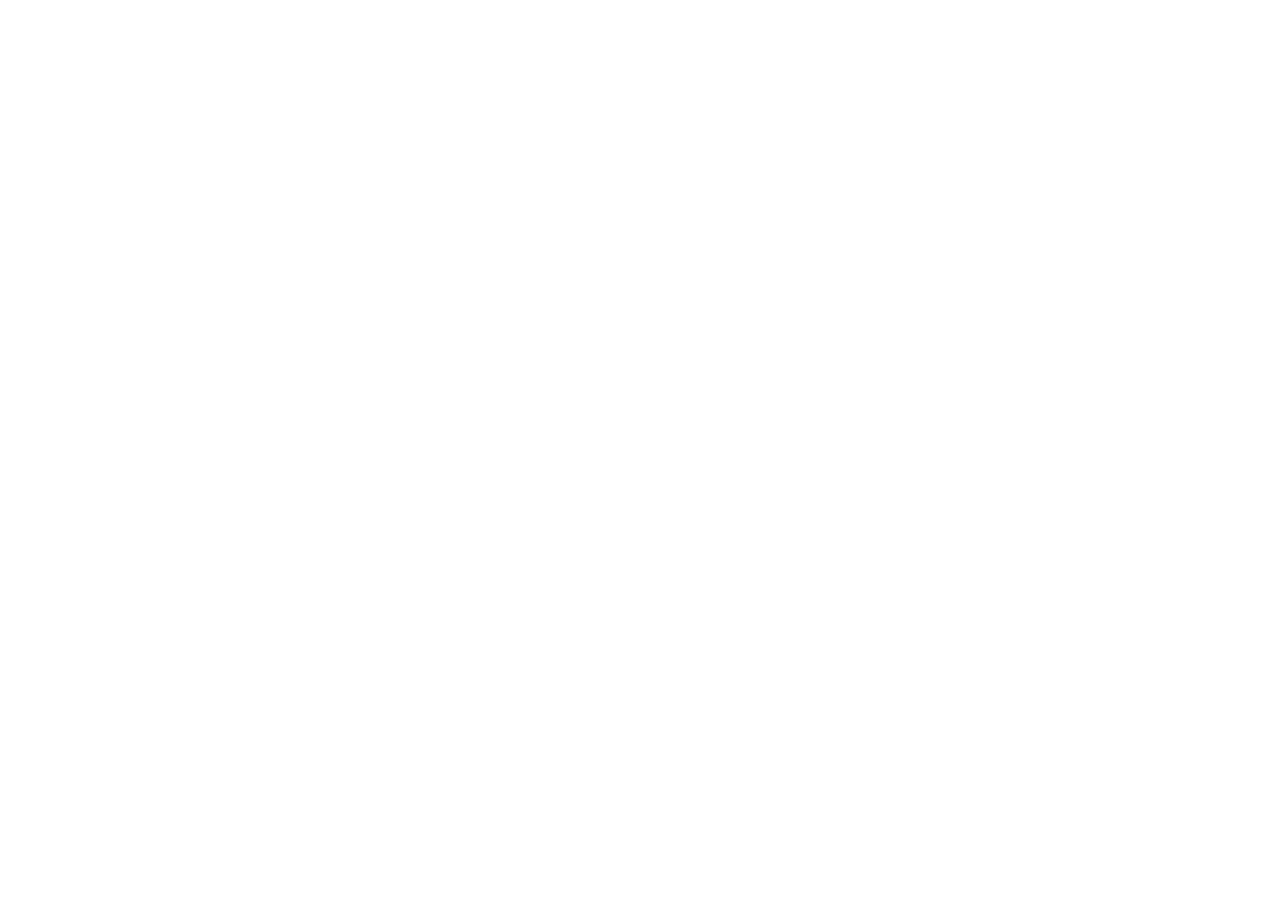
==== index.html @ 251b55ea "index" ====
<!DOCTYPE html>
<html lang="cs">
<head>
    <meta charset="UTF-8">
    <meta http-equiv="X-UA-Compatible" content="IE=edge">
    <meta name="viewport" content="width=device-width, initial-scale=1.0">
    <title>Document</title>
</head>
<body>
    
</body>
</html>
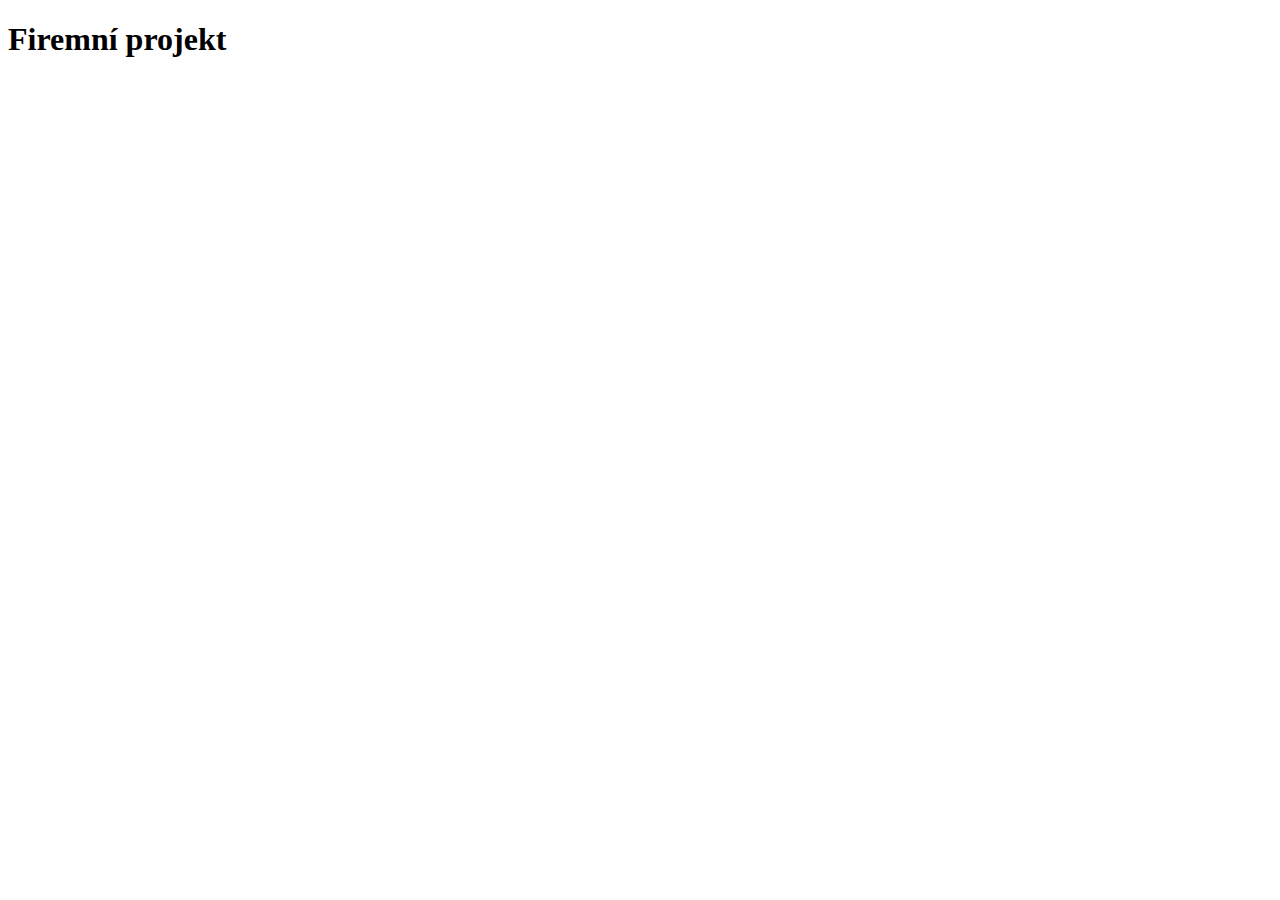
==== commit 93a94bf6: "web" ====
--- a/index.html
+++ b/index.html
@@ -4,9 +4,9 @@
     <meta charset="UTF-8">
     <meta http-equiv="X-UA-Compatible" content="IE=edge">
     <meta name="viewport" content="width=device-width, initial-scale=1.0">
-    <title>Document</title>
+    <title>Firemní projekt</title>
 </head>
 <body>
-    
+    <h1>Firemní projekt</h1>
 </body>
 </html>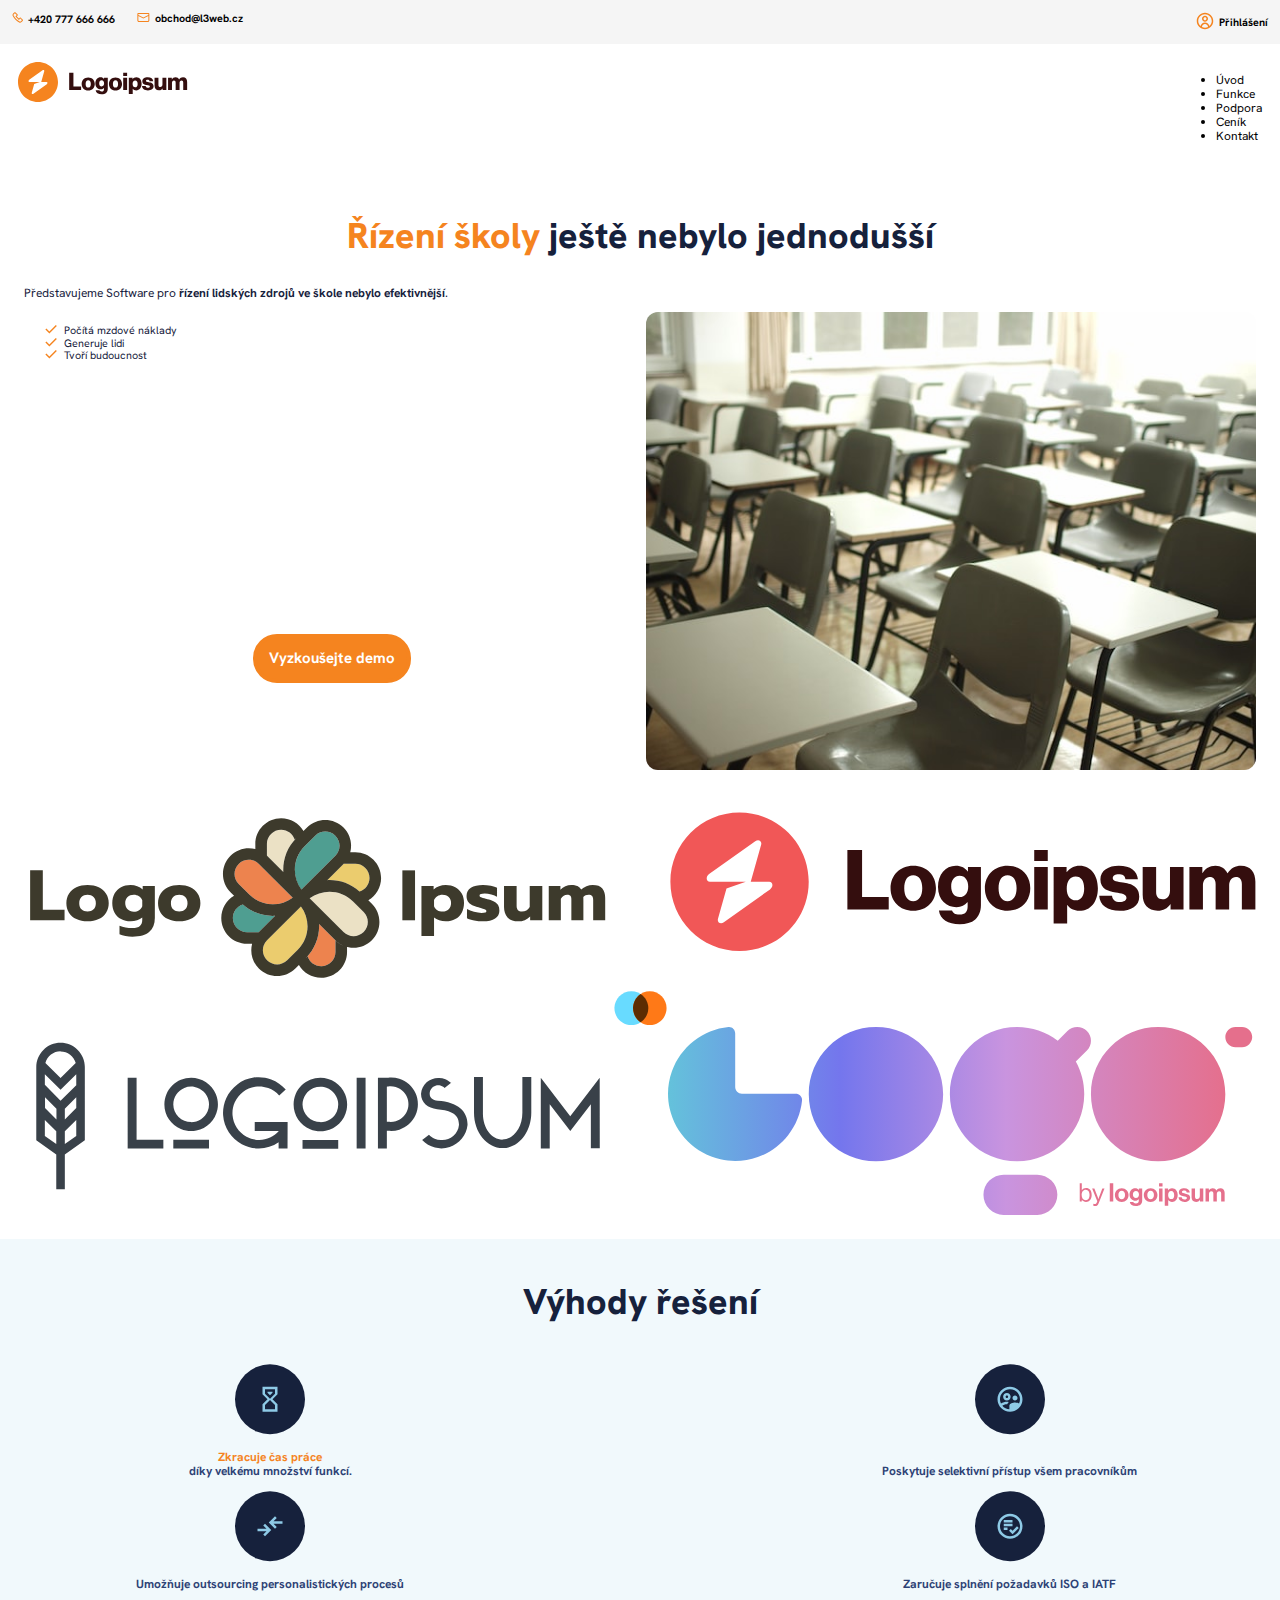
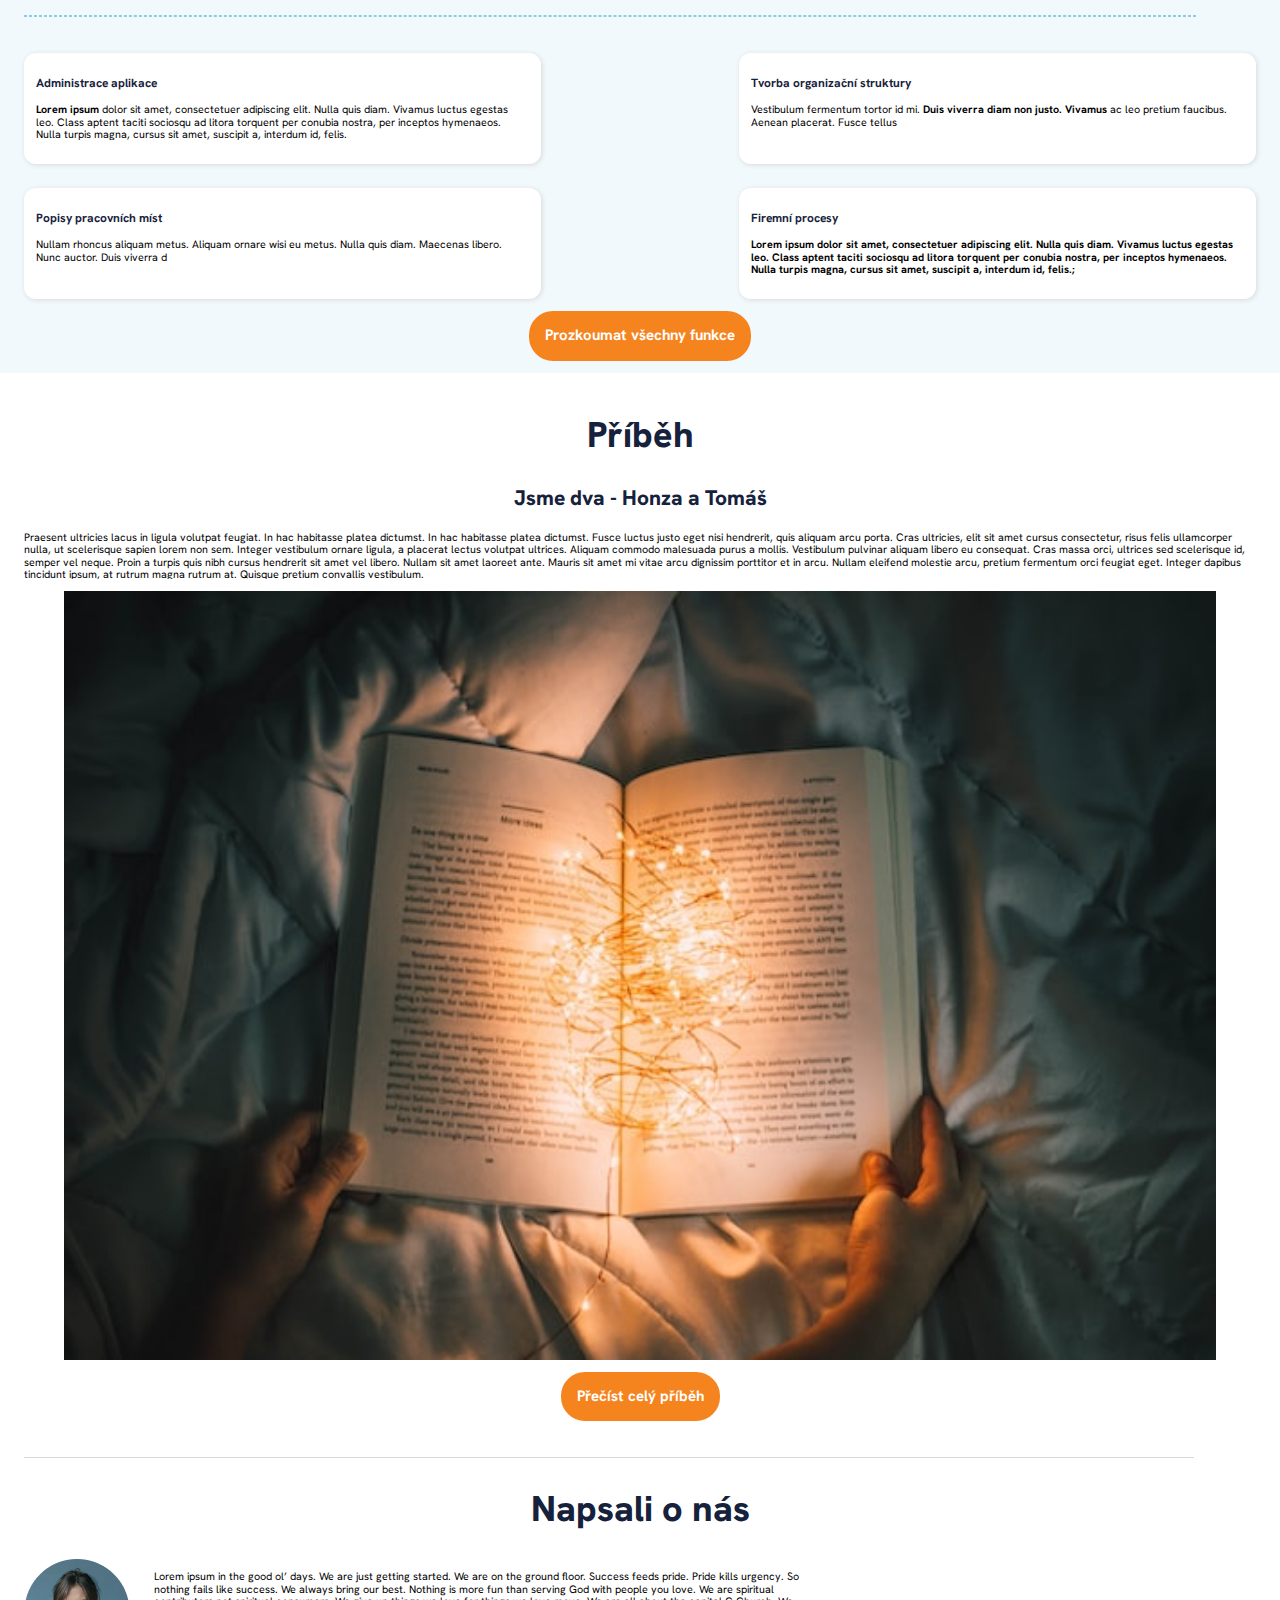
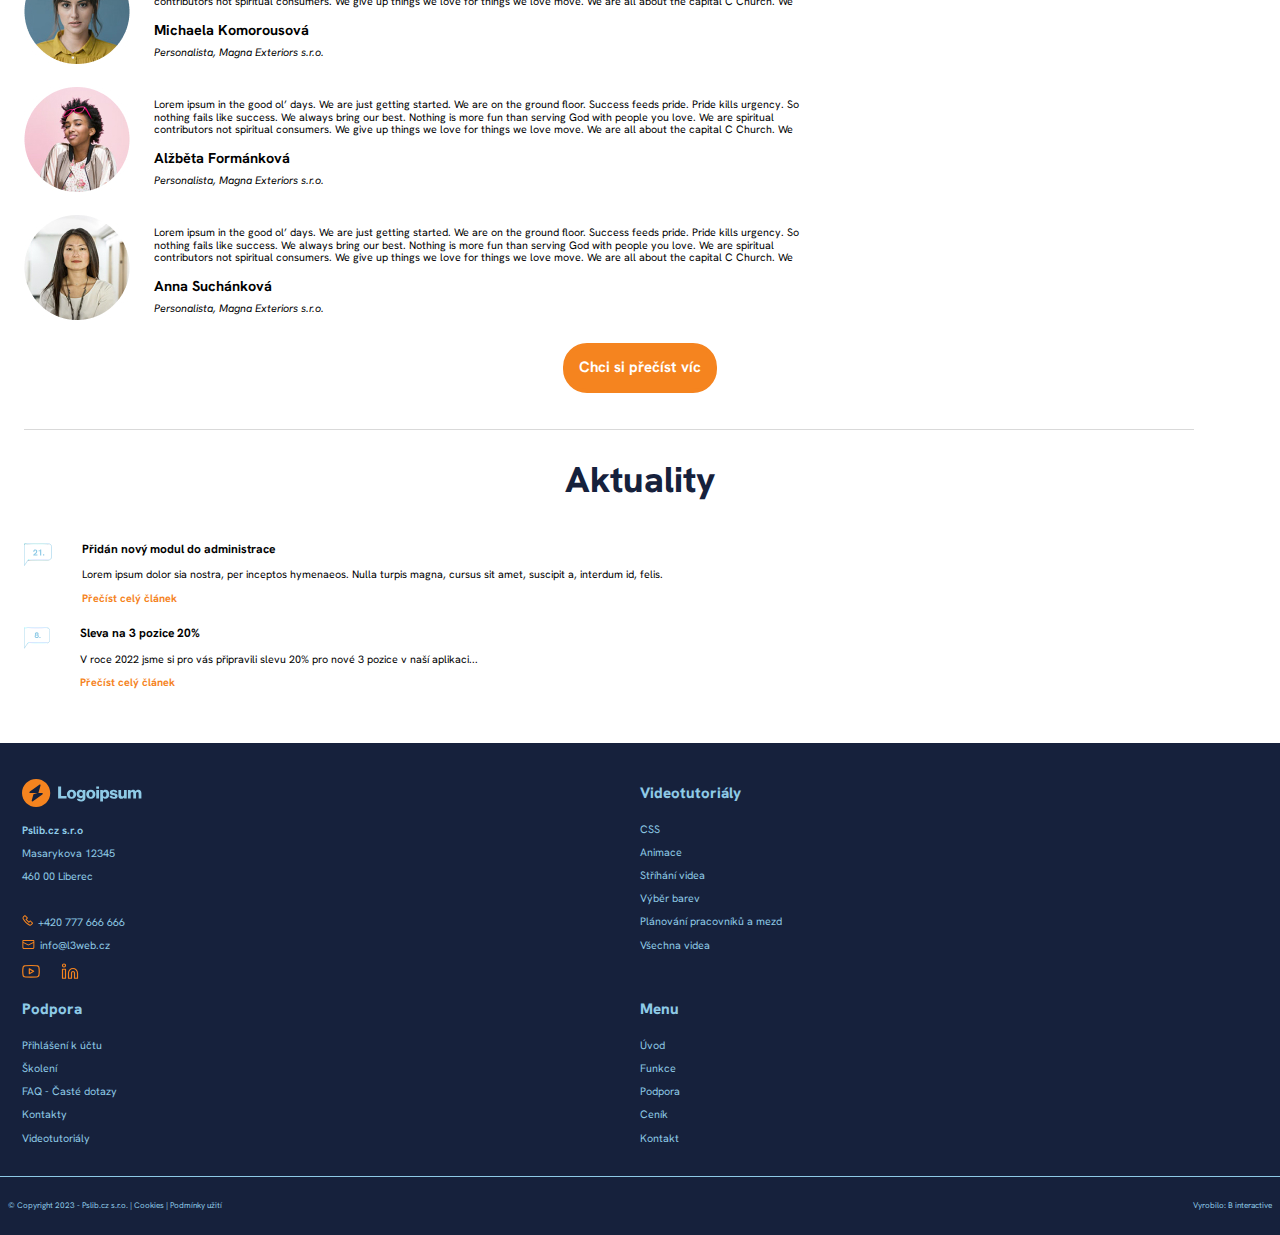
==== commit 1e0c0223: "homepage-mobil" ====
--- a/index.html
+++ b/index.html
@@ -4,9 +4,256 @@
     <meta charset="UTF-8">
     <meta http-equiv="X-UA-Compatible" content="IE=edge">
     <meta name="viewport" content="width=device-width, initial-scale=1.0">
-    <title>Firemní projekt</title>
+    <link rel="stylesheet" href="css/normalize.css">
+    <link rel="stylesheet" href="css/font.css">
+    <link rel="stylesheet" href="css/main.css">
+    <title>Logoipsum | Homepage</title>
 </head>
 <body>
-    <h1>Firemní projekt</h1>
+    <header class="header">
+        <div class="header__kontakt">
+            <address class="header__kontakt__address">
+                <div class="header__kontakt--phone phone smalltext bold"><a href="tel:+420 777 666 666">+420 777 666 666</a></div>
+                <div class="header__kontakt--mail mail smalltext bold"><a href="mailto:obchod@l3web.cz">obchod@l3web.cz</a></div>
+            </address>
+            <div class="header__kontakt--login">
+                <p class="login smalltext bold"><a href="">Přihlášení</a></p>
+            </div>
+        </div>
+        <h1 class="logo--hidden">Logoipsum</h1>
+        <div class="header__box">
+            <div class="logo--img header__logo--img">
+                <a href="index.html">
+                    <img src="ico/logo-default.svg" alt="Logoipsum">
+                </a>
+            </div >
+            <nav class="header__menu">
+                <ul>
+                    <li><a href="index.html">Úvod</a></li>
+                    <li><a href="funkce.html">Funkce</a></li>
+                    <li><a href="">Podpora</a></li>
+                    <li><a href="">Ceník</a></li>
+                    <li><a href="">Kontakt</a></li>
+                </ul>
+            </nav>
+        </div> 
+        <p class="button header__button"><a href="">Zkušební verze</a></p>
+    </header>
+    <main class="main">
+        <section class="section skola">
+            <header class="section__header">
+                <h2><span class="orange">Řízení školy</span> ještě nebylo jednodušší</h2>
+            </header>
+                <p class="navy">Představujeme Software pro <span class="bold">řízení lidských zdrojů ve škole nebylo efektivnější</span>.</p>
+                <div class="skola__grid">
+                    <ul class="skola__list">
+                        <li class="smalltext navy">Počítá mzdové náklady</li>
+                        <li class="smalltext navy">Generuje lidi</li>
+                        <li class="smalltext navy">Tvoří budoucnost</li>
+                    </ul>
+                    <p class="button skola__button"><a href="">Vyzkoušejte demo</a></p>
+                    <figure class="figure skola__figure">
+                        <img src="img/school-small.jpg" alt="Prázdná školní třída">
+                        <figcaption>Prázdná školní třída</figcaption>
+                    </figure>
+                </div>
+        </section>
+        <div class="sponsors">
+            <figure class="figure sponsors__logo--one">
+                <img src="ico/sponsor1.svg" alt="Logo prvního sponzora">
+            </figure >
+            <figure class="figure sponsors__logo--two">
+                <img src="ico/sponsor2.svg" alt="Logo druhého sponzora">
+            </figure>
+            <figure class="figure sponsors__logo--three">
+                <img src="ico/sponsor3.svg" alt="Logo třetího sponzora">
+            </figure>
+            <figure class="figure sponsors__logo--four">
+                <img src="ico/sponsor4.svg" alt="Logo čtvrtého sponzora">
+            </figure>
+            <figure class="figure sponsors__logo--five">
+                <img src="ico/sponsor5.svg" alt="Logo pátého sponzora">
+            </figure>
+        </div>
+        <section class="section vyhody">
+            <header class="section__header">
+                <h2>Výhody řešení </h2>
+            </header>
+                <div class="vyhody__icons">
+                    <p class="vyhody__icons--time bold blue"><span class="orange">Zkracuje čas práce</span> díky velkému množství funkcí.</p>
+                    <p class="vyhody__icons--people bold blue">Poskytuje selektivní přístup všem pracovníkům</p>
+                    <p class="vyhody__icons--arrows bold blue">Umožňuje outsourcing personalistických procesů</p>
+                    <p class="vyhody__icons--note bold blue">Zaručuje splnění požadavků ISO a IATF</p>
+                </div>
+                <div class="vyhody__slider">
+                    <a href="funkce.html" class="vyhody__slider__item">
+                        <header class="vyhody__slider__item__header navy">
+                            <p class="bold">Administrace aplikace</p>
+                        </header>
+                        <p class="smalltext"><span class="bold">Lorem ipsum</span> dolor sit amet, consectetuer adipiscing elit. Nulla quis diam. Vivamus luctus egestas leo. Class aptent taciti sociosqu ad litora torquent per conubia nostra, per inceptos hymenaeos. Nulla turpis magna, cursus sit amet, suscipit a, interdum id, felis.</p>
+                    </a>
+                    <a href="funkce.html" class="vyhody__slider__item">
+                        <header class="vyhody__slider__item__header navy">
+                            <p class="bold">Tvorba organizační struktury</p>
+                        </header>
+                        <p class="smalltext">Vestibulum fermentum tortor id mi. <span class="bold">Duis viverra diam non justo. Vivamus</span> ac leo pretium faucibus. Aenean placerat. Fusce tellus</p>
+                    </a>
+                    <a href="funkce.html" class="vyhody__slider__item">
+                        <header class="vyhody__slider__item__header navy">
+                            <p class="bold">Popisy pracovních míst</p>
+                        </header>
+                        <p class="smalltext">Nullam rhoncus aliquam metus. Aliquam ornare wisi eu metus. Nulla quis diam. Maecenas libero. Nunc auctor. Duis viverra d</p>
+                    </a>
+                    <a href="funkce.html" class="vyhody__slider__item">
+                        <header class="vyhody__slider__item__header navy">
+                            <p class="bold">Firemní procesy</p>
+                        </header>
+                        <p class="bold smalltext">Lorem ipsum dolor sit amet, consectetuer adipiscing elit. Nulla quis diam. Vivamus luctus egestas leo. Class aptent taciti sociosqu ad litora torquent per conubia nostra, per inceptos hymenaeos. Nulla turpis magna, cursus sit amet, suscipit a, interdum id, felis.;</p>
+                    </a>
+                </div>
+                <p class="button vyhody__button"><a href="funkce.html">Prozkoumat všechny funkce</a></p>
+        </section>
+        <section class="section pribeh">
+            <header class="section__header">
+                <h2>Příběh</h2>
+            </header>
+            <h3>Jsme dva - Honza a Tomáš</h3>
+            <p class="smalltext">Praesent ultricies lacus in ligula volutpat feugiat. In hac habitasse platea dictumst. In hac habitasse platea dictumst. 
+                Fusce luctus justo eget nisi hendrerit, quis aliquam arcu porta. Cras ultricies, elit sit amet cursus consectetur, risus felis ullamcorper nulla, ut scelerisque sapien lorem non sem. Integer vestibulum ornare ligula, a placerat lectus volutpat ultrices. Aliquam commodo malesuada purus a mollis. Vestibulum pulvinar aliquam libero eu consequat. Cras massa orci, ultrices sed scelerisque id, semper vel neque. Proin a turpis quis nibh cursus hendrerit sit amet vel libero. Nullam sit amet laoreet ante. Mauris sit amet mi vitae arcu dignissim porttitor et in arcu. Nullam eleifend molestie arcu, pretium fermentum orci feugiat eget. Integer dapibus tincidunt ipsum, at rutrum magna rutrum at. Quisque pretium convallis vestibulum.
+            </p>
+            <figure class="pribeh__figure">
+                <img src="img/story-small.jpg" alt="Kniha se zajímavým příběhem">
+                <figcaption>Kniha se zajímavým příběhem</figcaption>
+            </figure>
+            <p class="button pribeh__button"><a href="">Přečíst celý příběh</a></p>
+        </section>
+        <section class="section o-nas">
+            <header class="section__header">
+                <h2>Napsali o nás</h2>
+            </header>
+            <div class="o-nas__main">
+                <div class="o-nas__main__article">
+                    <figure class="figure">
+                        <img src="img/michaela.jpg" alt="Michaela Komorousová">
+                        <figcaption>Michaela Komorousová</figcaption>
+                    </figure>
+                        <div class="o-nas__main__article__text">
+                            <p class="smalltext">Lorem ipsum in the good ol’ days. We are just getting started. We are on the ground floor. Success feeds pride. Pride kills urgency. So nothing fails like success. We always bring our best. Nothing is more fun than serving God with people you love. We are spiritual contributors not spiritual consumers. We give up things we love for things we love move. We are all about the capital C Church. We impress people with our strengths but we connect with people through our weaknesses. We are faith-filled, big-thinking, bet-the-farm risk takers. We will never insult God with safe thinking and safe living. People need to be reminded much more than they need to be instructed. We believe the local church is the hope of the world. Trust the process. What you fear the most reveals where you trust God the least. We can do infinitely more together than we can apart. We want to be known for what we are for, not for what we are against.  If we live with integrity, nothing else matters. You don’t have to have the faith to finish, just the faith to start. The Church should be a place where people can belong before they believe. If we don’t live with integrity, nothing else matters. What you hear matters and what you don’t hear matters. We will do anything short of sin to reach people who don’t know Christ. We will laugh hard, loud, and often.  Less is more. Stress is bad. Giving is good. Tomorrow matters. To reach people no one is reaching, we’ll have to do what no one is doing. Just because God is silent doesn’t mean God is absent. Excellence honors God and inspires people. The church does not exist for us. We are the Church, and we exist for the world. Because of what He did, this is what we do. We are a micro-church with a mega-vision.  An average plan implemented today is better than an great plan started a month from now. The difference between where you are and where God wants you to be is the pain you’re unwilling to endure.</p>
+                            <p class="o-nas__main__article__text__name">Michaela Komorousová</p>
+                            <p class="o-nas__main__article__text__italic">Personalista, Magna Exteriors s.r.o.</p>
+                        </div >
+                </div>
+                <div class="o-nas__main__article">
+                    <figure class="figure">
+                        <img src="img/alzbeta.jpg" alt="Alžběta Formánková">
+                        <figcaption>Alžběta Formánková</figcaption>
+                    </figure>
+                    <div class="o-nas__main__article__text">
+                        <p class="smalltext">Lorem ipsum in the good ol’ days. We are just getting started. We are on the ground floor. Success feeds pride. Pride kills urgency. So nothing fails like success. We always bring our best. Nothing is more fun than serving God with people you love. We are spiritual contributors not spiritual consumers. We give up things we love for things we love move. We are all about the capital C Church. We impress people with our strengths but we connect with people through our weaknesses. We are faith-filled, big-thinking, bet-the-farm risk takers. We will never insult God with safe thinking and safe living. People need to be reminded much more than they need to be instructed. We believe the local church is the hope of the world. Trust the process. What you fear the most reveals where you trust God the least. We can do infinitely more together than we can apart. We want to be known for what we are for, not for what we are against.  If we live with integrity, nothing else matters. You don’t have to have the faith to finish, just the faith to start. The Church should be a place where people can belong before they believe. If we don’t live with integrity, nothing else matters. What you hear matters and what you don’t hear matters. We will do anything short of sin to reach people who don’t know Christ. We will laugh hard, loud, and often.  Less is more. Stress is bad. Giving is good. Tomorrow matters. To reach people no one is reaching, we’ll have to do what no one is doing. Just because God is silent doesn’t mean God is absent. Excellence honors God and inspires people. The church does not exist for us. We are the Church, and we exist for the world. Because of what He did, this is what we do. We are a micro-church with a mega-vision.  An average plan implemented today is better than an great plan started a month from now. The difference between where you are and where God wants you to be is the pain you’re unwilling to endure.</p>
+                        <p class="o-nas__main__article__text__name">Alžběta Formánková</p>
+                        <p class="o-nas__main__article__text__italic">Personalista, Magna Exteriors s.r.o.</p>
+                    </div>
+                </div>
+                <div class="o-nas__main__article">
+                    <figure class="figure">
+                        <img src="img/anna.jpg" alt="Anna Suchánková">
+                        <figcaption>Anna Suchánková</figcaption>
+                    </figure>
+                    <div class="o-nas__main__article__text">
+                        <p class="smalltext">Lorem ipsum in the good ol’ days. We are just getting started. We are on the ground floor. Success feeds pride. Pride kills urgency. So nothing fails like success. We always bring our best. Nothing is more fun than serving God with people you love. We are spiritual contributors not spiritual consumers. We give up things we love for things we love move. We are all about the capital C Church. We impress people with our strengths but we connect with people through our weaknesses. We are faith-filled, big-thinking, bet-the-farm risk takers. We will never insult God with safe thinking and safe living. People need to be reminded much more than they need to be instructed. We believe the local church is the hope of the world. Trust the process. What you fear the most reveals where you trust God the least. We can do infinitely more together than we can apart. We want to be known for what we are for, not for what we are against.  If we live with integrity, nothing else matters. You don’t have to have the faith to finish, just the faith to start. The Church should be a place where people can belong before they believe. If we don’t live with integrity, nothing else matters. What you hear matters and what you don’t hear matters. We will do anything short of sin to reach people who don’t know Christ. We will laugh hard, loud, and often.  Less is more. Stress is bad. Giving is good. Tomorrow matters. To reach people no one is reaching, we’ll have to do what no one is doing. Just because God is silent doesn’t mean God is absent. Excellence honors God and inspires people. The church does not exist for us. We are the Church, and we exist for the world. Because of what He did, this is what we do. We are a micro-church with a mega-vision.  An average plan implemented today is better than an great plan started a month from now. The difference between where you are and where God wants you to be is the pain you’re unwilling to endure.</p>
+                        <p class="o-nas__main__article__text__name">Anna Suchánková</p>
+                        <p class="o-nas__main__article__text__italic">Personalista, Magna Exteriors s.r.o.</p>
+                    </div>
+                </div>
+            </div>
+            <p class="button o-nas__button"><a href="">Chci si přečíst víc</a></p>
+        </section>
+        <section class="section aktuality">
+            <header class="section__header">
+                <h2>Aktuality</h2>
+            </header>
+            <div class="aktuality__main">
+                <div class="aktuality__main__item aktuality__main__item--first">
+                        <div>
+                            <p class="aktuality__main__item__header bold">Přidán nový modul do administrace</p>
+                            <p class="smalltext">Lorem ipsum dolor sia nostra, per inceptos hymenaeos. Nulla turpis magna, cursus sit amet, suscipit a, interdum id, felis.</p>
+                            <p class="aktuality__main__item__button bold smalltext"><a href="">Přečíst celý článek</a></p>
+                        </div>
+                </div>
+                <div class="aktuality__main__item aktuality__main__item--second">
+                    <div>
+                        <p class="aktuality__main__item__header bold">Sleva na  3 pozice 20%</p>
+                        <p class="smalltext">V roce 2022 jsme si pro vás připravili slevu 20% pro nové 3 pozice v naší aplikaci...</p>
+                        <p class="aktuality__main__item__button bold smalltext"><a href="">Přečíst celý článek</a></p>
+                    </div>
+                </div>
+            </div>
+        </section>
+    </main>
+    <footer class="footer">
+        <div class="footer__grid">
+            <div class="footer__kontakt">
+                <div class="logo--img footer__logo--img">
+                    <a href="index.html">
+                        <img src="ico/logo-footer.svg" alt="">
+                    </a>
+                </div>
+                <address class="footer__kontakt__address">
+                    <p class="bold">Pslib.cz s.r.o</p>
+                    <p>Masarykova 12345</p>
+                    <p>460 00 Liberec</p>
+                </address>
+                <address class="footer__kontakt__ico">
+                    <p class="phone"><a href="tel:+420 777 666 666">+420 777 666 666</a></p>
+                    <p class="mail"><a href="mailto:info@l3web.cz">info@l3web.cz</a></p>
+                </address>
+                <div class="footer__kontakt__socials">
+                    <a href="">
+                        <img src="ico/youtube.svg" alt="YouTube">
+                    </a>
+                    <a href="">
+                        <img src="ico/linkedin.svg" alt="Linkedin">
+                    </a>
+                </div>
+            </div>
+            <div class="footer_videos">
+                <div class="footer__header">
+                    <h4>Videotutoriály</h4>
+                </div>
+                <p><a href="">CSS</a></p>
+                <p><a href="">Animace</a></p>
+                <p><a href="">Stříhání videa</a></p>
+                <p><a href="">Výběr barev</a></p>
+                <p><a href="">Plánování pracovníků a mezd</a></p>
+                <p><a href="">Všechna videa</a></p>
+            </div>
+            <div class="footer__support">
+                <div class="footer__header">
+                    <h4>Podpora</h4>
+                </div>
+                <p><a href="">Přihlášení k účtu</a></p>
+                <p><a href="">Školení</a></p>
+                <p><a href="">FAQ - Časté dotazy</a></p>
+                <p><a href="">Kontakty</a></p>
+                <p><a href="">Videotutoriály</a></p>
+            </div>
+            <div class="footer__menu">
+                <div class="footer__header">
+                    <h4>Menu</h4>
+                </div>
+                <p><a href="">Úvod</a></p>
+                <p><a href="funkce.html">Funkce</a></p>
+                <p><a href="">Podpora</a></p>
+                <p><a href="">Ceník</a></p>
+                <p><a href="">Kontakt</a></p>
+            </div>
+        </div>
+        <div class="footer__footer">
+            <div class="footer__footer__flex">
+                <p>© Copyright 2023 - Pslib.cz s.r.o.   |<a href="">   Cookies    </a>|<a href="">   Podmínky užití</a></p>
+                <p>Vyrobilo: B interactive</p>
+            </div>
+        </div>
+    </footer>
 </body>
 </html>--- a/css/font.css
+++ b/css/font.css
@@ -0,0 +1,70 @@
+@font-face {
+    font-family: "Hanken" ;
+    font-style: normal;
+    src: url(../font/HankenGrotesk-VariableFont_wght.ttf);
+}
+
+@font-face {
+    font-family: "Hanken" ;
+    font-style: italic;
+    src: url(../font/HankenGrotesk-Italic-VariableFont_wght.ttf);
+}
+
+html {
+    font-family: "Hanken" ;
+    font-size: 12px;
+}
+
+.bold {
+    font-weight: bold;
+}
+
+.footer {
+    font-size: 0.9em ;
+}
+
+.smalltext {
+    font-size: 0.9em;
+}
+
+h1, h2, h3, h4 {
+    font-weight: 800;
+}
+
+h2 {
+    font-size: 3em;
+}
+
+h3 {
+    font-size: 1.75em;
+}
+
+h4 {
+    font-size: 1.4em;
+}
+
+.o-nas__main__article__text__name {
+    font-weight: bold;
+    font-size: 1.2em;
+}
+
+.o-nas__main__article__text__italic {
+    font-style: italic;
+    font-size: 0.9em;
+}
+
+.footer__footer {
+    font-size: 0.75em;
+}
+
+.button a {
+    font-weight: bold;
+}
+
+.section__questions__mail {
+    font-size: 1.8em;
+}
+
+.section__questions__header {
+    font-size: 2em;
+}--- a/css/main.css
+++ b/css/main.css
@@ -0,0 +1,518 @@
+:root {
+    --orange: #F5841F;
+    --navy: #16213C;
+    --lightblue: #8ECAE6;
+    --lightgray: #F5F5F5;
+    --gray: #D9D9D9;
+    --blue: #2D4275;
+    --black: #000000;
+    --white: #FFFFFF;
+    --lightblue-background: rgba(142, 202, 230, 0.12);
+    --gray-background: rgba(217, 217, 217, 0.3)
+}
+
+img {
+    width: 100%;
+    display: block;
+    margin: 0;
+    padding: 0;
+    object-fit: cover;
+}
+
+a {
+    text-decoration: none;
+    color: var(--black);
+}
+
+h2, h3 {
+    color: var(--navy);
+    text-align: center;
+}
+
+.orange {
+    color: var(--orange);
+}
+
+.navy {
+    color: var(--navy);
+}
+
+.blue {
+    color: var(--blue);
+}
+
+.figure {
+    margin: 0;
+    padding: 0;
+}
+
+.section {
+    padding: 1em 2em;
+}
+
+figcaption {
+    font-size: 0;
+}
+
+address {
+    font-style: normal;
+}
+
+.button {
+    background-color: var(--orange);
+    padding: 1em;
+    text-align: center;
+    border: 4px solid var(--orange);
+    border-radius: 2em;
+    width: fit-content;
+    margin: auto;
+}
+
+.button a {
+    color: white;
+    font-size: 1.25em;
+}
+
+a:hover {
+    text-decoration: underline;
+}
+
+.button:hover {
+    background-color: transparent;
+    border: 4px solid var(--orange);
+}
+
+.button:hover a {
+    color: var(--navy);
+    text-decoration: none;
+}
+
+.header__kontakt {
+    background-color: var(--lightgray);
+    display: flex;
+    flex-direction: row;
+    justify-content: space-between;
+    padding: 1em;
+}
+
+.header__kontakt p {
+    margin: 0;
+}
+
+.header__kontakt__address {
+    display: flex;
+    flex-direction: row;
+    justify-content: space-around;
+}
+
+.phone::before {
+    content: url(../ico/phone.svg);
+    margin-right: 0.5em;
+}
+
+.mail::before {
+    content: url(../ico/mail.svg);
+    margin-right: 0.5em;
+}
+
+.login::before {
+    content: url(../ico/login.svg);
+    margin-right: 0.5em;
+}
+
+.header__kontakt p {
+    display: flex;
+    align-items: center;
+}
+
+.phone::after {
+    content: "";
+    height: 1.5em;
+    width: 1px;
+    background-color: var(--gray);
+    margin: 0 1em;
+}
+
+.logo--hidden {
+    font-size: 0px; 
+ 
+}
+
+/*
+h1.logo--hidden::before {
+    content: url(../ico/logo-default.svg);
+    width: auto;
+}
+*/
+
+.header__box {
+    margin: 1.5em;
+    display: flex;
+    flex-direction: row;
+    justify-content: space-between;
+}
+
+.header__button {
+    display: none;
+}
+
+.skola__list li {
+    list-style-image: url(../ico/checkmark.svg) ;
+}
+
+.skola__grid {
+    display: grid;
+    grid-template-columns: repeat(4, 1fr);
+}
+
+.skola__figure {
+    grid-column: 3/5;
+    grid-row: 1/3;
+    margin-left: 0.5em;
+}
+
+.skola__list {
+    grid-column: 1/3;
+    grid-row: span 1;
+}
+
+.skola__button {
+    grid-column: 1/3;
+}
+
+.skola__figure img {
+    border-radius: 1em;
+}
+
+.sponsors {
+    display: grid;
+    grid-template-columns: 1fr 55px 1fr ;
+    margin: 2em;
+}
+
+.sponsors__logo--one {
+    grid-column: 1/2;
+    grid-row: 1/2;
+}
+
+.sponsors__logo--two {
+    grid-column: 3/4;
+    grid-row: 1/2;
+    margin-top: 0.5em;
+}
+
+.sponsors__logo--three {
+    grid-column: 2/3;
+    grid-row: 2/3;
+}
+
+.sponsors__logo--four {
+    grid-column: 1/2;
+    grid-row: 3/4;
+}
+
+.sponsors__logo--five {
+    grid-column: 3/4;
+    grid-row: 3/4;
+}
+
+.vyhody {
+    background-color: var(--lightblue-background);
+}
+
+.vyhody__icons {
+    display: flex;
+    flex-direction: row;
+    flex-wrap: wrap;
+    justify-content: space-between;
+}
+
+.vyhody__icons p {
+    width: 40%;
+    text-align: center;
+    display: flex;
+    flex-direction: column;
+    justify-content: space-between;
+    margin: 0;
+}
+
+.vyhody__icons--time::before {
+    content: url(../ico/time.svg);
+    margin: 1em 0;
+}
+
+.vyhody__icons--people::before {
+    content: url(../ico/people.svg);
+    margin: 1em 0;
+}
+
+.vyhody__icons--arrows::before {
+    content: url(../ico/arrows.svg);
+    margin: 1em 0;
+}
+
+.vyhody__icons--note::before {
+    content: url(../ico/note.svg);
+    margin: 1em 0;
+}
+
+.vyhody__icons::after {
+    content: "";
+    width: 95%;
+    height: 0;
+    border: 1px;
+    border-color: var(--lightblue);
+    border-style: dashed;
+    margin: 2em 0;
+}
+
+.vyhody__slider {
+    display: flex;
+    flex-direction: row;
+    flex-wrap: wrap;
+    justify-content: space-between ;
+}
+
+.vyhody__slider__item {
+    display: block;
+    background-color: var(--white);
+    max-width: 40%;
+    margin: 1em 0;
+    padding: 1em;
+    padding-bottom: 2em;
+    border-radius: 1em;
+    box-shadow: 1px 1px 5px var(--gray);
+    position: relative;
+}
+
+.vyhody__slider__item:hover {
+    text-decoration: none;
+}
+
+.vyhody__slider__item:hover .vyhody__slider__item__header {
+    color: var(--orange);
+}
+
+.vyhody__slider__item:hover::after {
+    content: url(../ico/arrow-hover.svg);
+    display: block;
+    position: absolute;
+    bottom: -12px;
+    left: 15px;
+}
+
+.vyhody__slider__item > p {
+    max-height: 3.5em;
+    overflow: hidden;
+    margin: 0;
+}
+
+.pribeh > p {
+    max-height: 4.5em;
+    overflow: hidden;
+}
+
+.o-nas__main__article {
+    display: flex;
+    flex-direction: row;
+    gap: 2em;
+    margin: 1.5em 0;
+}
+
+.o-nas__main__article__text > p.smalltext {
+    max-height: 3.5em;
+    overflow: hidden;
+}
+
+.o-nas__main__article__text {
+    max-width: 55%;
+}
+
+.o-nas__main__article__text__italic {
+    margin-top: 0;
+}
+
+.o-nas__main__article__text__name {
+    margin-bottom: 0.5em;
+}
+
+.o-nas::before {
+    display: block;
+    content: "";
+    width: 95%;
+    height: 1px;
+    background-color: var(--gray);
+    margin: 1em 0;
+}
+
+.aktuality::before {
+    display: block;
+    content: "";
+    width: 95%;
+    height: 1px;
+    background-color: var(--gray);
+    margin: 1em 0;
+}
+
+.aktuality__main__item--first::before {
+    content: url(../ico/news_21.svg);
+    margin-right: 1.5em;
+    margin-top: 1em;
+}
+
+.aktuality__main__item--second::before {
+    content: url(../ico/news_8.svg);
+    margin-right: 1.5em;
+    margin-top: 1em;
+}
+
+.aktuality__main__item {
+    display: flex;
+    flex-direction: row;
+    gap: 1em;
+}
+
+.aktuality__main__item__button > a {
+    color: var(--orange);
+}
+
+.footer {
+    color: var(--lightblue);
+    background-color: var(--navy);
+    margin-top: 3em;
+}
+
+.footer__grid {
+    display: grid;
+    grid-template-columns: 1fr 1fr;
+        padding: 2em;
+}
+
+.footer a {
+    color: var(--lightblue);
+}
+
+.footer__header--logo {
+    font-size: 0;
+}
+
+/*
+.footer__header--logo::before {
+    display: block;
+    content: "";
+    background-image: url(../ico/logo-footer.svg);
+    background-size: contain;
+    background-repeat: no-repeat;
+    width: 120px;
+    height: 30px;
+    padding-top: 2em;
+}
+*/
+
+.footer__kontakt {
+    padding-top: 1.3em;
+}
+
+.footer__kontakt__ico {
+    margin-top: 3em;
+
+}
+
+/*
+.footer__kontakt::after {
+    display: block;
+    content: url(../ico/socials.svg);
+    margin-top: 2em;
+}
+*/
+
+.footer__footer::before {
+    display: block;
+    content: "";
+    width: 100%;
+    height: 0.5px;
+    background-color: var(--lightblue);
+}
+
+.footer__footer__flex {
+    padding: 2em 1em;
+    display: flex;
+    flex-direction: row;
+    flex-wrap: nowrap;
+    justify-content: space-between;
+}
+
+.footer__logo--img {
+    max-width: 120px;
+    margin-bottom: 1.5em;
+}
+
+.footer__kontakt__socials a {
+    display: block;
+    width: 18px;
+}
+
+.footer__kontakt__socials {
+    display: flex;
+    flex-direction: row;
+    gap: 2em;
+}
+
+.vyhody__slider a {
+    display: block;
+
+}
+
+.header__path {
+    display: flex;
+    flex-direction: row;
+    align-items: center;
+    gap: 1em;
+    padding: 1em;
+}
+
+.header__path::after {
+    content: "";
+    display: block;
+    width: 3px;
+    height: 3px;
+    background-color: var(--orange);
+    border-radius: 50%;
+}
+
+.header__path__funkce {
+    order: 1;
+}
+
+.main__header {
+    display: flex;
+    flex-direction: row;
+    justify-content: space-between;
+    flex-wrap: nowrap;
+    padding: 1em;
+}
+
+.main__header h3 {
+    text-align: start;
+    margin-top: 0;
+}
+
+.main__header__video {
+    display: flex;
+    flex-direction: column;
+    justify-content: space-evenly;
+}
+
+.vyhody__slider--funkce {
+    background-color: var(--gray-background);
+
+}
+
+.section__questions {
+    text-align: center;
+}
+
+.section__questions__mail {
+    margin: 1.5em;
+    display: block;
+}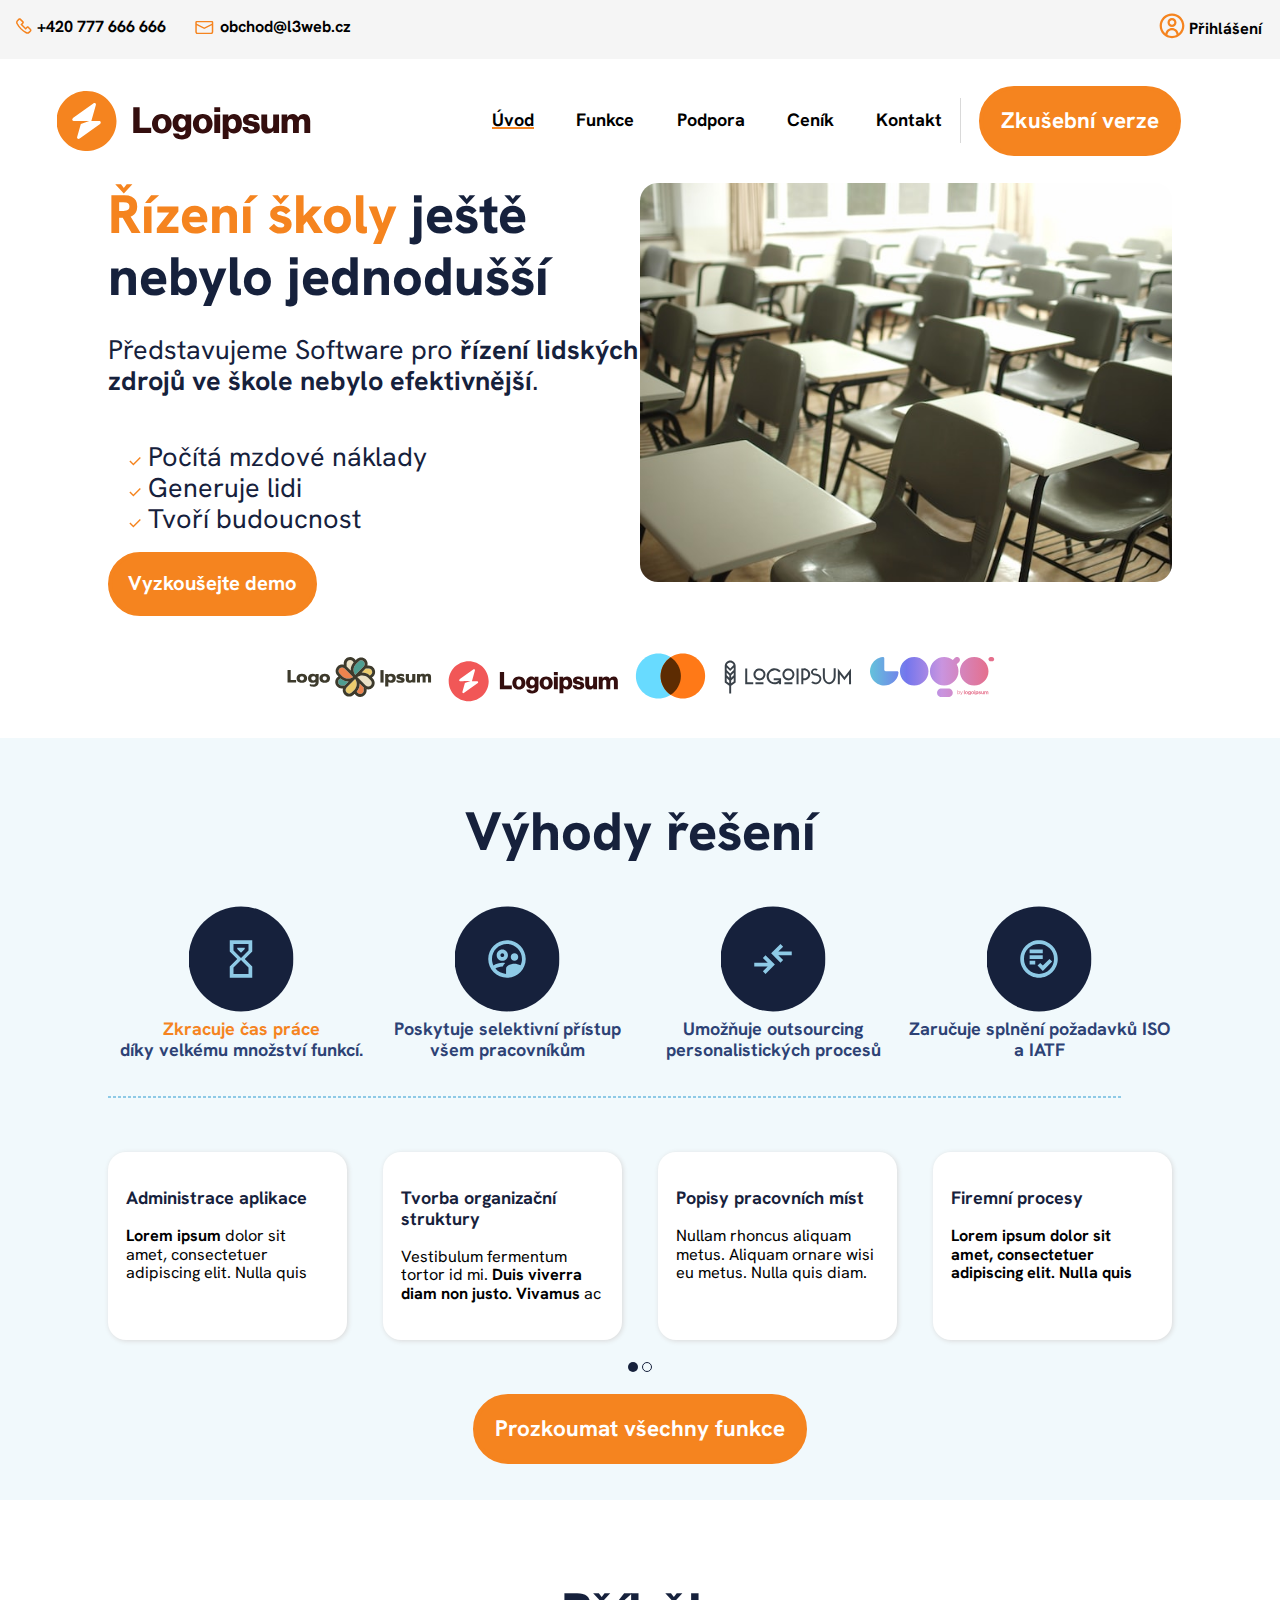
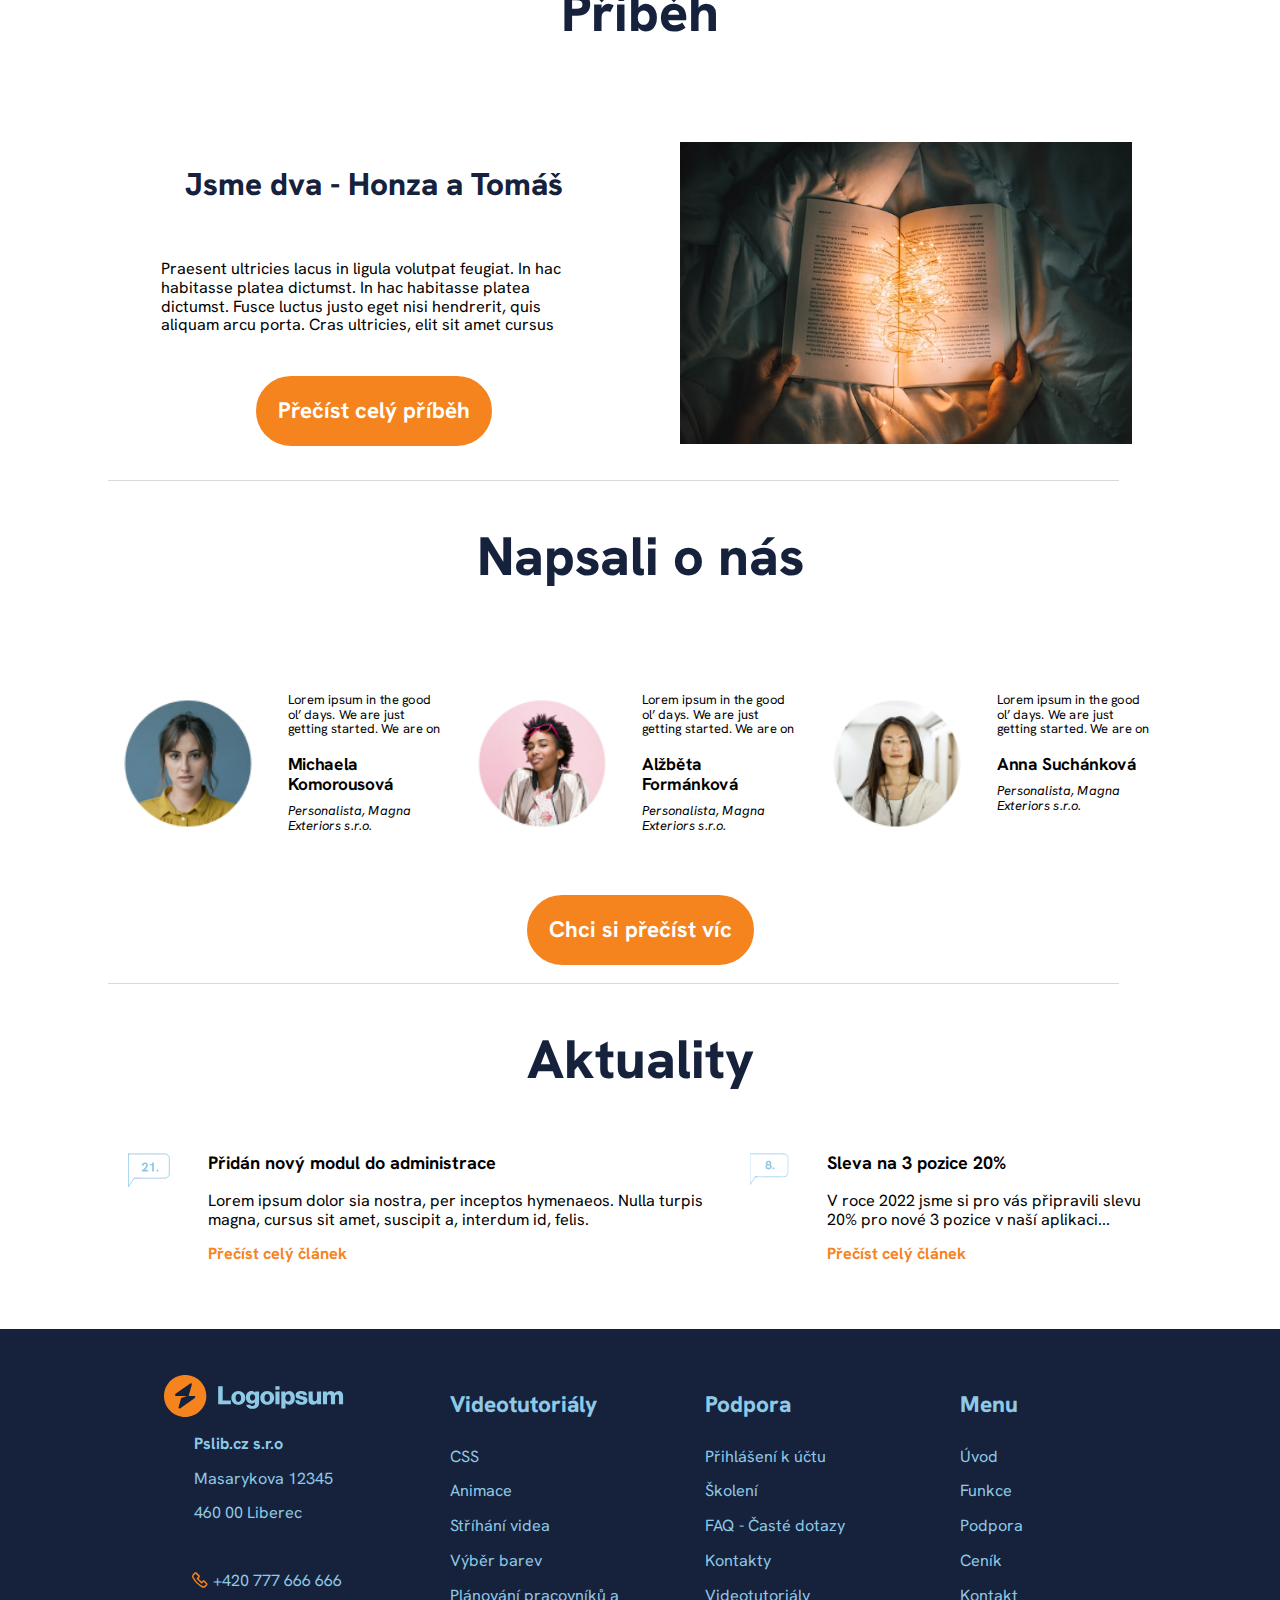
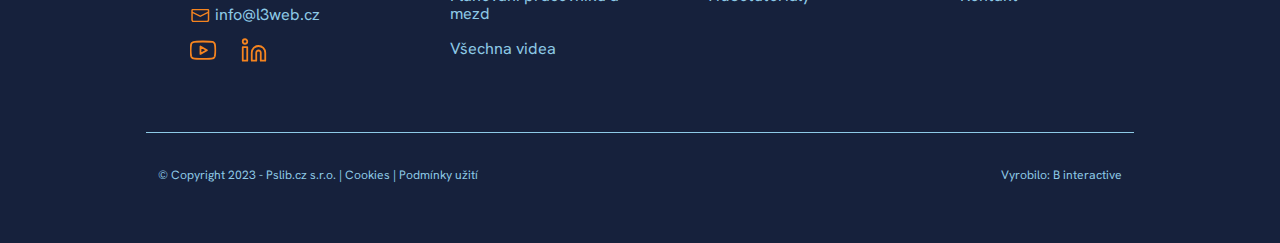
==== commit a4c7652d: "kontakt page" ====
--- a/index.html
+++ b/index.html
@@ -7,13 +7,15 @@
     <link rel="stylesheet" href="css/normalize.css">
     <link rel="stylesheet" href="css/font.css">
     <link rel="stylesheet" href="css/main.css">
+    <link rel="stylesheet" href="css/hamburger.css">
+    <script src="hamburger.js"></script>
     <title>Logoipsum | Homepage</title>
 </head>
 <body>
     <header class="header">
         <div class="header__kontakt">
             <address class="header__kontakt__address">
-                <div class="header__kontakt--phone phone smalltext bold"><a href="tel:+420 777 666 666">+420 777 666 666</a></div>
+                <div class="header__kontakt--phone phone smalltext bold"><a href="tel:+420777666666">+420 777 666 666</a></div>
                 <div class="header__kontakt--mail mail smalltext bold"><a href="mailto:obchod@l3web.cz">obchod@l3web.cz</a></div>
             </address>
             <div class="header__kontakt--login">
@@ -27,36 +29,55 @@
                     <img src="ico/logo-default.svg" alt="Logoipsum">
                 </a>
             </div >
-            <nav class="header__menu">
+            <div class="hamburger__box">
+                <div class="hamburger-row">
+                    <a href="javascript:void(0)" class="hamburger hamburger-btn hamburger-zone">
+                        <span></span>
+                        <span></span>
+                        <span></span>
+                    </a>
+                </div>
+                <nav class="hamburger-nav hamburger-zone bold">
+                    <ul>
+                        <li class="li--uvod"><a href="index.html">Úvod</a></li>
+                        <li class="li--funkce"><a href="funkce.html">Funkce</a></li>
+                        <li><a href="">Podpora</a></li>
+                        <li><a href="">Ceník</a></li>
+                        <li class="li--kontakt"><a href="">Kontakt</a></li>
+                    </ul>
+                </nav>
+            </div >
+            <div class="header__aside">
+            <nav class="header__menu header__menu--uvod bold">
                 <ul>
-                    <li><a href="index.html">Úvod</a></li>
-                    <li><a href="funkce.html">Funkce</a></li>
+                    <li class="li--uvod"><a href="index.html">Úvod</a></li>
+                    <li class="li--funkce"><a href="funkce.html">Funkce</a></li>
                     <li><a href="">Podpora</a></li>
                     <li><a href="">Ceník</a></li>
-                    <li><a href="">Kontakt</a></li>
+                    <li class="li--kontakt"><a href="kontakt.html">Kontakt</a></li>
                 </ul>
             </nav>
+            <p class="button header__button"><a href="">Zkušební verze</a></p>
+        </div>
         </div> 
-        <p class="button header__button"><a href="">Zkušební verze</a></p>
+        
     </header>
     <main class="main">
         <section class="section skola">
-            <header class="section__header">
-                <h2><span class="orange">Řízení školy</span> ještě nebylo jednodušší</h2>
-            </header>
+                <header class="section__header">
+                    <h2><span class="orange">Řízení školy</span> ještě nebylo jednodušší</h2>
+                </header>
                 <p class="navy">Představujeme Software pro <span class="bold">řízení lidských zdrojů ve škole nebylo efektivnější</span>.</p>
-                <div class="skola__grid">
                     <ul class="skola__list">
-                        <li class="smalltext navy">Počítá mzdové náklady</li>
-                        <li class="smalltext navy">Generuje lidi</li>
-                        <li class="smalltext navy">Tvoří budoucnost</li>
+                            <li class="smalltext navy">Počítá mzdové náklady</li>
+                            <li class="smalltext navy">Generuje lidi</li>
+                            <li class="smalltext navy">Tvoří budoucnost</li>
                     </ul>
-                    <p class="button skola__button"><a href="">Vyzkoušejte demo</a></p>
-                    <figure class="figure skola__figure">
-                        <img src="img/school-small.jpg" alt="Prázdná školní třída">
-                        <figcaption>Prázdná školní třída</figcaption>
-                    </figure>
-                </div>
+                <p class="button skola__button"><a href="">Vyzkoušejte demo</a></p>
+                <figure class="figure skola__figure">
+                    <img src="img/school-small.jpg" alt="Prázdná školní třída">
+                    <figcaption>Prázdná školní třída</figcaption>
+                </figure>
         </section>
         <div class="sponsors">
             <figure class="figure sponsors__logo--one">
@@ -85,7 +106,7 @@
                     <p class="vyhody__icons--arrows bold blue">Umožňuje outsourcing personalistických procesů</p>
                     <p class="vyhody__icons--note bold blue">Zaručuje splnění požadavků ISO a IATF</p>
                 </div>
-                <div class="vyhody__slider">
+                <div class="vyhody__slider vyhody__slider--uvod">
                     <a href="funkce.html" class="vyhody__slider__item">
                         <header class="vyhody__slider__item__header navy">
                             <p class="bold">Administrace aplikace</p>
@@ -98,14 +119,14 @@
                         </header>
                         <p class="smalltext">Vestibulum fermentum tortor id mi. <span class="bold">Duis viverra diam non justo. Vivamus</span> ac leo pretium faucibus. Aenean placerat. Fusce tellus</p>
                     </a>
+                        <a href="funkce.html" class="vyhody__slider__item">
+                        <header class="vyhody__slider__item__header navy">
+                            <p class="bold">Popisy pracovních míst</p>
+                        </header>
+                        <p class="smalltext">Nullam rhoncus aliquam metus. Aliquam ornare wisi eu metus. Nulla quis diam. Maecenas libero. Nunc auctor. Duis viverra d</p>
+                    </a>
                     <a href="funkce.html" class="vyhody__slider__item">
                         <header class="vyhody__slider__item__header navy">
-                            <p class="bold">Popisy pracovních míst</p>
-                        </header>
-                        <p class="smalltext">Nullam rhoncus aliquam metus. Aliquam ornare wisi eu metus. Nulla quis diam. Maecenas libero. Nunc auctor. Duis viverra d</p>
-                    </a>
-                    <a href="funkce.html" class="vyhody__slider__item">
-                        <header class="vyhody__slider__item__header navy">
                             <p class="bold">Firemní procesy</p>
                         </header>
                         <p class="bold smalltext">Lorem ipsum dolor sit amet, consectetuer adipiscing elit. Nulla quis diam. Vivamus luctus egestas leo. Class aptent taciti sociosqu ad litora torquent per conubia nostra, per inceptos hymenaeos. Nulla turpis magna, cursus sit amet, suscipit a, interdum id, felis.;</p>
@@ -117,10 +138,12 @@
             <header class="section__header">
                 <h2>Příběh</h2>
             </header>
-            <h3>Jsme dva - Honza a Tomáš</h3>
-            <p class="smalltext">Praesent ultricies lacus in ligula volutpat feugiat. In hac habitasse platea dictumst. In hac habitasse platea dictumst. 
-                Fusce luctus justo eget nisi hendrerit, quis aliquam arcu porta. Cras ultricies, elit sit amet cursus consectetur, risus felis ullamcorper nulla, ut scelerisque sapien lorem non sem. Integer vestibulum ornare ligula, a placerat lectus volutpat ultrices. Aliquam commodo malesuada purus a mollis. Vestibulum pulvinar aliquam libero eu consequat. Cras massa orci, ultrices sed scelerisque id, semper vel neque. Proin a turpis quis nibh cursus hendrerit sit amet vel libero. Nullam sit amet laoreet ante. Mauris sit amet mi vitae arcu dignissim porttitor et in arcu. Nullam eleifend molestie arcu, pretium fermentum orci feugiat eget. Integer dapibus tincidunt ipsum, at rutrum magna rutrum at. Quisque pretium convallis vestibulum.
-            </p>
+            <div class="pribeh__box">
+                <h3>Jsme dva - Honza a Tomáš</h3>
+                <p class="smalltext">Praesent ultricies lacus in ligula volutpat feugiat. In hac habitasse platea dictumst. In hac habitasse platea dictumst. 
+                    Fusce luctus justo eget nisi hendrerit, quis aliquam arcu porta. Cras ultricies, elit sit amet cursus consectetur, risus felis ullamcorper nulla, ut scelerisque sapien lorem non sem. Integer vestibulum ornare ligula, a placerat lectus volutpat ultrices. Aliquam commodo malesuada purus a mollis. Vestibulum pulvinar aliquam libero eu consequat. Cras massa orci, ultrices sed scelerisque id, semper vel neque. Proin a turpis quis nibh cursus hendrerit sit amet vel libero. Nullam sit amet laoreet ante. Mauris sit amet mi vitae arcu dignissim porttitor et in arcu. Nullam eleifend molestie arcu, pretium fermentum orci feugiat eget. Integer dapibus tincidunt ipsum, at rutrum magna rutrum at. Quisque pretium convallis vestibulum.
+                </p>
+            </div >
             <figure class="pribeh__figure">
                 <img src="img/story-small.jpg" alt="Kniha se zajímavým příběhem">
                 <figcaption>Kniha se zajímavým příběhem</figcaption>
@@ -192,7 +215,7 @@
     </main>
     <footer class="footer">
         <div class="footer__grid">
-            <div class="footer__kontakt">
+            <div class="footer__kontakt footer__grid__box">
                 <div class="logo--img footer__logo--img">
                     <a href="index.html">
                         <img src="ico/logo-footer.svg" alt="">
@@ -204,7 +227,7 @@
                     <p>460 00 Liberec</p>
                 </address>
                 <address class="footer__kontakt__ico">
-                    <p class="phone"><a href="tel:+420 777 666 666">+420 777 666 666</a></p>
+                    <p class="phone"><a href="tel:+420777666666">+420 777 666 666</a></p>
                     <p class="mail"><a href="mailto:info@l3web.cz">info@l3web.cz</a></p>
                 </address>
                 <div class="footer__kontakt__socials">
@@ -216,7 +239,7 @@
                     </a>
                 </div>
             </div>
-            <div class="footer_videos">
+            <div class="footer_videos footer__grid__box">
                 <div class="footer__header">
                     <h4>Videotutoriály</h4>
                 </div>
@@ -227,17 +250,17 @@
                 <p><a href="">Plánování pracovníků a mezd</a></p>
                 <p><a href="">Všechna videa</a></p>
             </div>
-            <div class="footer__support">
+            <div class="footer__support footer__grid__box">
                 <div class="footer__header">
                     <h4>Podpora</h4>
                 </div>
                 <p><a href="">Přihlášení k účtu</a></p>
                 <p><a href="">Školení</a></p>
                 <p><a href="">FAQ - Časté dotazy</a></p>
-                <p><a href="">Kontakty</a></p>
+                <p><a href="kontakt.html">Kontakty</a></p>
                 <p><a href="">Videotutoriály</a></p>
             </div>
-            <div class="footer__menu">
+            <div class="footer__menu footer__grid__box">
                 <div class="footer__header">
                     <h4>Menu</h4>
                 </div>
@@ -245,7 +268,7 @@
                 <p><a href="funkce.html">Funkce</a></p>
                 <p><a href="">Podpora</a></p>
                 <p><a href="">Ceník</a></p>
-                <p><a href="">Kontakt</a></p>
+                <p><a href="kontakt.html">Kontakt</a></p>
             </div>
         </div>
         <div class="footer__footer">
--- a/css/font.css
+++ b/css/font.css
@@ -67,4 +67,10 @@
 
 .section__questions__header {
     font-size: 2em;
+}
+
+@media (min-width: 1150px) {
+    html {
+        font-size: 18px;
+    }
 }--- a/css/main.css
+++ b/css/main.css
@@ -11,6 +11,14 @@
     --gray-background: rgba(217, 217, 217, 0.3)
 }
 
+html {
+    overflow-x: hidden;
+}
+
+body {
+    overflow-x: hidden;
+}
+
 img {
     width: 100%;
     display: block;
@@ -107,16 +115,19 @@
 
 .phone::before {
     content: url(../ico/phone.svg);
+    display: inline-block;
     margin-right: 0.5em;
 }
 
 .mail::before {
     content: url(../ico/mail.svg);
+    display: inline-block;
     margin-right: 0.5em;
 }
 
 .login::before {
     content: url(../ico/login.svg);
+    display: inline-block;
     margin-right: 0.5em;
 }
 
@@ -160,24 +171,27 @@
     list-style-image: url(../ico/checkmark.svg) ;
 }
 
-.skola__grid {
+.skola {
     display: grid;
-    grid-template-columns: repeat(4, 1fr);
+    grid-template-columns: 1fr 1fr;
+    grid-template-rows: auto;
+}
+
+.skola .section__header {
+    grid-column: 1/3;
+}
+
+.skola p:first-of-type {
+    grid-column: 1/3;
 }
 
 .skola__figure {
-    grid-column: 3/5;
-    grid-row: 1/3;
-    margin-left: 0.5em;
-}
-
-.skola__list {
-    grid-column: 1/3;
-    grid-row: span 1;
+    grid-column: 2/3;
+    grid-row: 3/5;
 }
 
 .skola__button {
-    grid-column: 1/3;
+    font-size: 0.9em;
 }
 
 .skola__figure img {
@@ -218,6 +232,7 @@
 
 .vyhody {
     background-color: var(--lightblue-background);
+    padding-top: 2em;
 }
 
 .vyhody__icons {
@@ -267,16 +282,28 @@
 }
 
 .vyhody__slider {
-    display: flex;
-    flex-direction: row;
-    flex-wrap: wrap;
-    justify-content: space-between ;
+    display: grid;
+    grid-template-columns: 1fr 1fr;
+    grid-template-rows: auto;
+    position: relative;
+    grid-gap: 2em;
+    margin-bottom: 2em;
+}
+
+.vyhody__slider--uvod::after {
+    content: url(../ico/slider.svg);
+    position: absolute;
+    bottom: -1em;
+    left: 0;
+    right: 0;
+    margin-left: auto;
+    margin-right: auto;
+    width: 24px;
 }
 
 .vyhody__slider__item {
     display: block;
     background-color: var(--white);
-    max-width: 40%;
     margin: 1em 0;
     padding: 1em;
     padding-bottom: 2em;
@@ -307,7 +334,17 @@
     margin: 0;
 }
 
-.pribeh > p {
+
+.pribeh__box {
+    max-width: 80%;
+    margin-left: auto;
+    margin-right: auto;
+    display: flex;
+    flex-direction: column;
+    align-content: center;
+}
+
+.pribeh__box > p {
     max-height: 4.5em;
     overflow: hidden;
 }
@@ -356,14 +393,12 @@
 
 .aktuality__main__item--first::before {
     content: url(../ico/news_21.svg);
-    margin-right: 1.5em;
-    margin-top: 1em;
+    margin: 1.5em;
 }
 
 .aktuality__main__item--second::before {
     content: url(../ico/news_8.svg);
-    margin-right: 1.5em;
-    margin-top: 1em;
+    margin: 1.5em;
 }
 
 .aktuality__main__item {
@@ -442,6 +477,11 @@
     justify-content: space-between;
 }
 
+.logo--img {
+    display: flex;
+    align-items: center;
+}
+
 .footer__logo--img {
     max-width: 120px;
     margin-bottom: 1.5em;
@@ -508,6 +548,18 @@
 
 }
 
+.ico-video--hover {
+    display: none;
+}
+
+.main__header__video:hover .ico-video--regular {
+    display: none;
+}
+
+.main__header__video:hover .ico-video--hover {
+    display: block;
+}
+
 .section__questions {
     text-align: center;
 }
@@ -515,4 +567,325 @@
 .section__questions__mail {
     margin: 1.5em;
     display: block;
-}+}
+
+.map-box {
+    display: flex;
+    flex-direction: row;
+    justify-content: center;
+}
+
+.map {
+    max-width: 75vw;
+}
+
+.section--kontakt address {
+    text-align: center;
+}
+
+
+@media (min-width: 1150px) {
+
+    .section__header {
+        margin: 2em auto;
+    }
+    
+    .header__menu ul {
+        display: flex;
+        flex-direction: row;
+        justify-content: space-between;
+        width: 25em;
+    }
+
+    .header__aside {
+        display: flex;
+        flex-direction: row;
+        justify-content: space-around;
+        align-items: center;
+        gap: 1em;
+    }
+
+    .header__button {
+        display: block ;
+        margin: 0;
+        order: 1;
+    }
+
+    .header__menu {
+        display: flex;
+        align-items: center;
+    }
+
+    .header__menu ul li {
+        list-style: none;
+    }
+
+    .header__box {
+        padding: 0 4em;
+    }
+
+    .header__aside::after {
+        content: "";
+        display: block;
+        height: 2.5em;
+        width: 1px;
+        background-color: var(--gray);
+    }
+
+    .section {
+        padding: 0 6em;
+    }
+
+    .sponsors {
+        display: flex;
+        flex-direction: row;
+        margin: 2em 15em;
+        justify-content: space-evenly;
+        align-items: center;
+    }
+
+    .vyhody {
+        padding-top: 1em;
+        padding-bottom: 2em;
+    }
+
+    .vyhody__icons p {
+        max-width: 25%;
+    }
+
+    .vyhody__icons {
+        flex-wrap: wrap;
+    }
+
+    .vyhody__icons--note::before {
+        scale: 1.5;
+    }
+
+    .vyhody__icons--arrows::before {
+        scale: 1.5;
+    }
+
+    .vyhody__icons--people::before {
+        scale: 1.5;
+    }
+
+    .vyhody__icons--time::before {
+        scale: 1.5;
+    }
+
+    .vyhody__slider {
+        grid-template-columns: repeat(4, 1fr);
+    }
+
+    .pribeh {
+        display: grid;
+        grid-template-columns: 1fr 1fr;
+        grid-template-rows: auto;
+   }
+
+   .pribeh__box {
+    display: flex;
+    flex-direction: column;
+    justify-content: space-evenly;
+   }
+
+   .pribeh .section__header {
+        grid-column: 1/3;
+   }
+
+   .pribeh__figure {
+    grid-column:  2/3;    
+    grid-row: 2/4;
+   }
+
+    .o-nas__main {
+        display: flex;
+        flex-direction: row;
+        width: auto;
+    }
+
+    .o-nas__main__article figure {
+        margin: auto;
+        scale: 1.2;
+    }
+
+    .o-nas__main__article__text {
+        scale: 0.8;
+    }
+
+    .o-nas__main__article {
+        gap: 0;
+    }
+
+    .aktuality__main {
+        display: flex;
+        flex-direction: row;
+        justify-content: space-between;
+    }
+
+    .aktuality__main__item--first::before {
+        scale: 1.5;
+        padding-top: .5em;
+    }
+
+    .aktuality__main__item--second::before {
+        scale: 1.5;
+        padding-top: 0.5em;
+    }
+
+    .footer {
+        padding: 0 6em;
+    }
+
+    .footer__grid {
+        grid-template-columns: repeat(4, 1fr);
+    }
+
+    .footer__grid__box {
+        padding-left: 4em;
+    }
+
+    .footer__footer {
+        padding: 2em 4em;
+    }
+
+    .vyhody__slider__item:hover::after {
+        scale: 1.5;
+    }
+
+    .phone::before {
+        scale: 1.5;
+    }
+
+    .mail::before {
+        scale: 1.5;
+    }
+
+    .login::before {
+        scale: 1.5;
+    }
+
+    .footer__kontakt__socials a {
+        scale: 1.5;
+    }
+
+    .logo--img {
+        scale: 1.5;
+    }
+
+    .skola {
+        grid-template-rows: auto;
+    }
+    
+    .skola .section__header {
+        grid-column: 1/2;
+        margin: 0;
+    }
+
+    .skola .section__header h2 {
+        margin: 0;
+        text-align: left;
+    }
+
+    .skola p:first-of-type {
+        grid-column: 1/2;
+        font-size: 1.5em;
+    }
+
+    .skola__figure {
+        grid-row: 1/5;
+    }
+
+    .skola__button {
+        margin-left: 0;
+    }
+
+    .skola__list li {
+        font-size: 1.5em;
+    }
+
+    .main__header div {
+         max-width: 60%;
+    }
+
+    .main--funkce {
+        padding: 0 6em;
+    }
+
+    .vyhody__slider--funkce {
+        padding: 2em;
+        border-radius: 2em;
+    }
+
+    .header__path a img {
+        display: inline-block;
+    }
+
+    .header__path a {
+        scale: 1.5;
+    }
+
+    .header__path::after {
+        scale: 2;
+    }
+
+    .header__path {
+        gap: 1.5em;
+        order: 1;
+        padding-left: 0;
+    }
+
+    .vyhody__slider--funkce::after {
+        content: url(../ico/slider.svg);
+        position: absolute;
+        bottom: 1em;
+        left: 0;
+        right: 0;
+        margin-left: auto;
+        margin-right: auto;
+        width: 24px;
+    }
+
+    .header__box--funkce {
+        display: flex;
+        flex-direction: column;
+        padding-left: 7em;
+        margin-bottom: 2em;
+    }
+
+    .header__box--funkce h2 {
+        margin-bottom: 0.5em;
+        text-align: left;
+    }
+
+    .header__menu--funkce .li--funkce {
+        text-decoration: underline var(--orange) solid 2px;
+    }
+
+    .header__menu--uvod .li--uvod {
+        text-decoration: underline var(--orange) solid 2px;
+    }
+
+    .section--kontakt h3 {
+        text-align: left;
+    }
+
+    .main--kontakt {
+        display: grid;
+        grid-template-columns: 1fr 1fr;
+    }
+
+    .map-box {
+        grid-column: 2/3;
+        grid-row: 1/4;
+    }
+
+    .section--kontakt address {
+        text-align: left;
+    }
+
+    .header__menu--kontakt .li--kontakt {
+        text-decoration: underline var(--orange) solid 2px;
+    }
+
+}
--- a/css/hamburger.css
+++ b/css/hamburger.css
@@ -0,0 +1,149 @@
+:root {
+    --orange: #F5841F;
+    --navy: #16213C;
+    --lightblue: #8ECAE6;
+    --lightgray: #F5F5F5;
+    --gray: #D9D9D9;
+    --blue: #2D4275;
+    --black: #000000;
+    --white: #FFFFFF;
+    --lightblue-background: rgba(142, 202, 230, 0.12);
+    --gray-background: rgba(217, 217, 217, 0.3)
+}
+
+.hamburger {
+    --rotate-time: .15s;
+    --move-time: .1s;
+}
+
+.hamburger {
+    width: 60px;
+    height: 45px;
+    position: relative;
+    display: block;
+}
+  
+.hamburger span {
+    position: absolute;
+    height: 9px;
+    width: 100%;
+    background: var(--orange);
+    border-radius: 4.5px;
+    left: 0;
+}
+
+.hamburger span:nth-child(1) { top: 0px; transition: 0.3s; }
+
+.hamburger span:nth-child(2) { top: 18px; transition: 0.3s; }
+  
+.hamburger span:nth-child(3) { bottom: 0px; transition: 0.3s; }
+
+.hamburger__box {
+    position: relative;
+}
+
+.hamburger-nav {
+    /*position: absolute;
+    transform: scaleX(0);
+    transition: 0.3s;
+    transform-origin: center;*/
+    width: 100%;
+    position: absolute;
+    left: 0;
+    right: -1500px;
+    margin-left: auto;
+    margin-right: auto;
+    transition: 0.3s;
+    transform-origin: center;
+}
+
+@media screen and (max-width: 1150px) { 
+    .header__aside {
+        display: none;
+    }
+
+    .header__box {
+        position: relative;
+    }
+
+    .hamburger__box {
+        position: absolute;
+        width: 100vw;
+        margin-left: -1.5em;
+        margin-top: -1.5em;
+    }
+
+    .hamburger__row {
+        position: relative;
+    }
+
+    .hamburger {
+        position: absolute;
+        right: 1em;
+        z-index: 2;
+        margin: 1em;
+    }
+
+    .hamburger-nav li {
+        text-align: center;
+        list-style: none;
+    }
+    
+    .hamburger.active span:first-child {
+        transform: rotate(45deg) translate(13px, 13px);
+        transition: 0.3s;
+        background-color: var(--navy);
+    }
+
+    .hamburger.active span:last-child {
+        transform: rotate(-45deg) translate(13px, -13px);
+        transition: 0.3s;
+        background-color: var(--navy);
+    }
+
+    .hamburger.active span:nth-child(2) {
+        transform: translate(100px);
+        transition: 0.3s;
+        transition-delay: 0.15s;
+        visibility: hidden;
+        background-color: var(--navy);
+    }
+
+    .hamburger-nav.active {
+        width: 100%;
+        position: absolute;
+        left: 0;
+        right: 0;
+        margin-left: auto;
+        margin-right: auto;
+        transition: 0.3s;
+        transform-origin: center;
+        background-color: var(--lightgray);
+    }
+
+    .hamburger-nav ul {
+        padding-left: 0;
+        margin-bottom: 0;
+    }
+
+    .hamburger-nav ul li a {
+        color: var(--navy);
+    }
+
+    .hamburger-nav ul li {
+        border-bottom: solid 2px var(--orange);
+        margin: 0.5em 0;
+        font-size: 1.25em;
+    }
+
+    .hamburger-nav ul li.li--kontakt {
+        margin-bottom: 0;
+    }
+}
+
+@media  (min-width: 1150px) {
+    .hamburger__box {
+        display: none;
+    }
+}
+
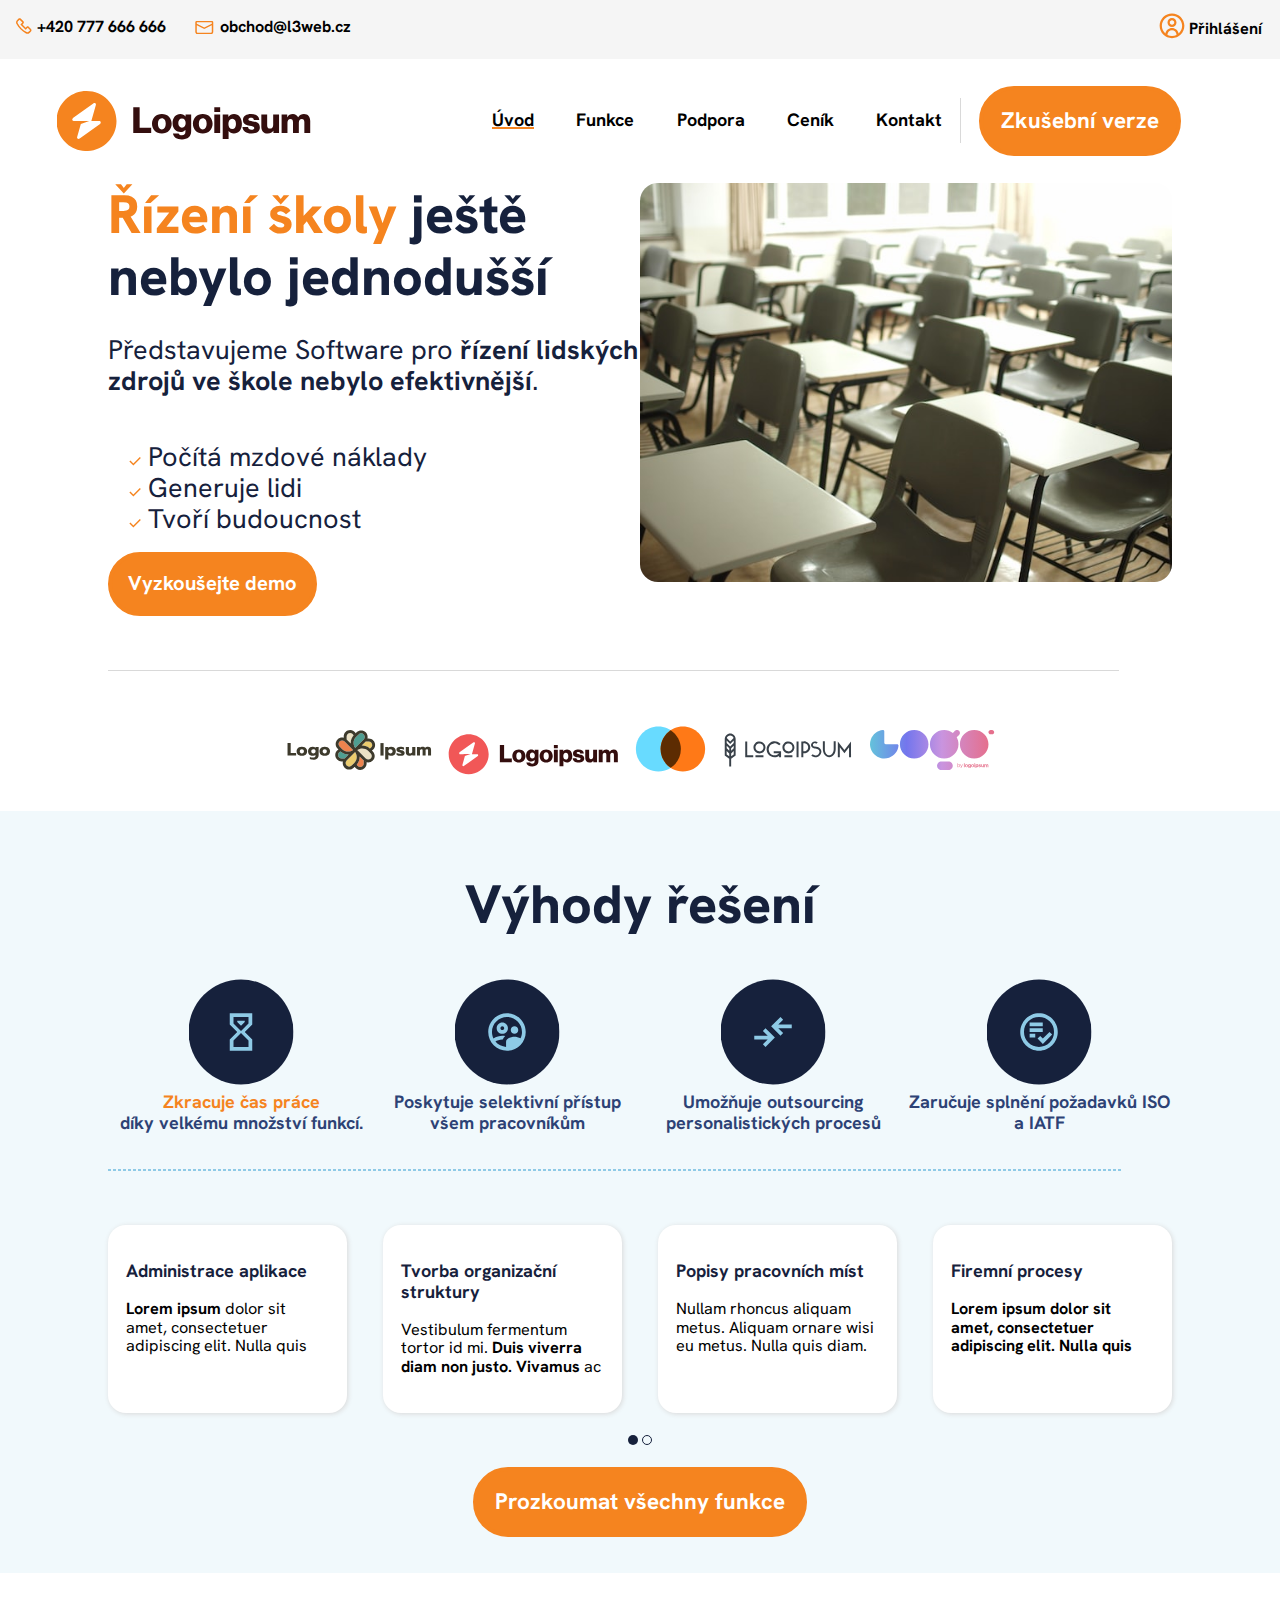
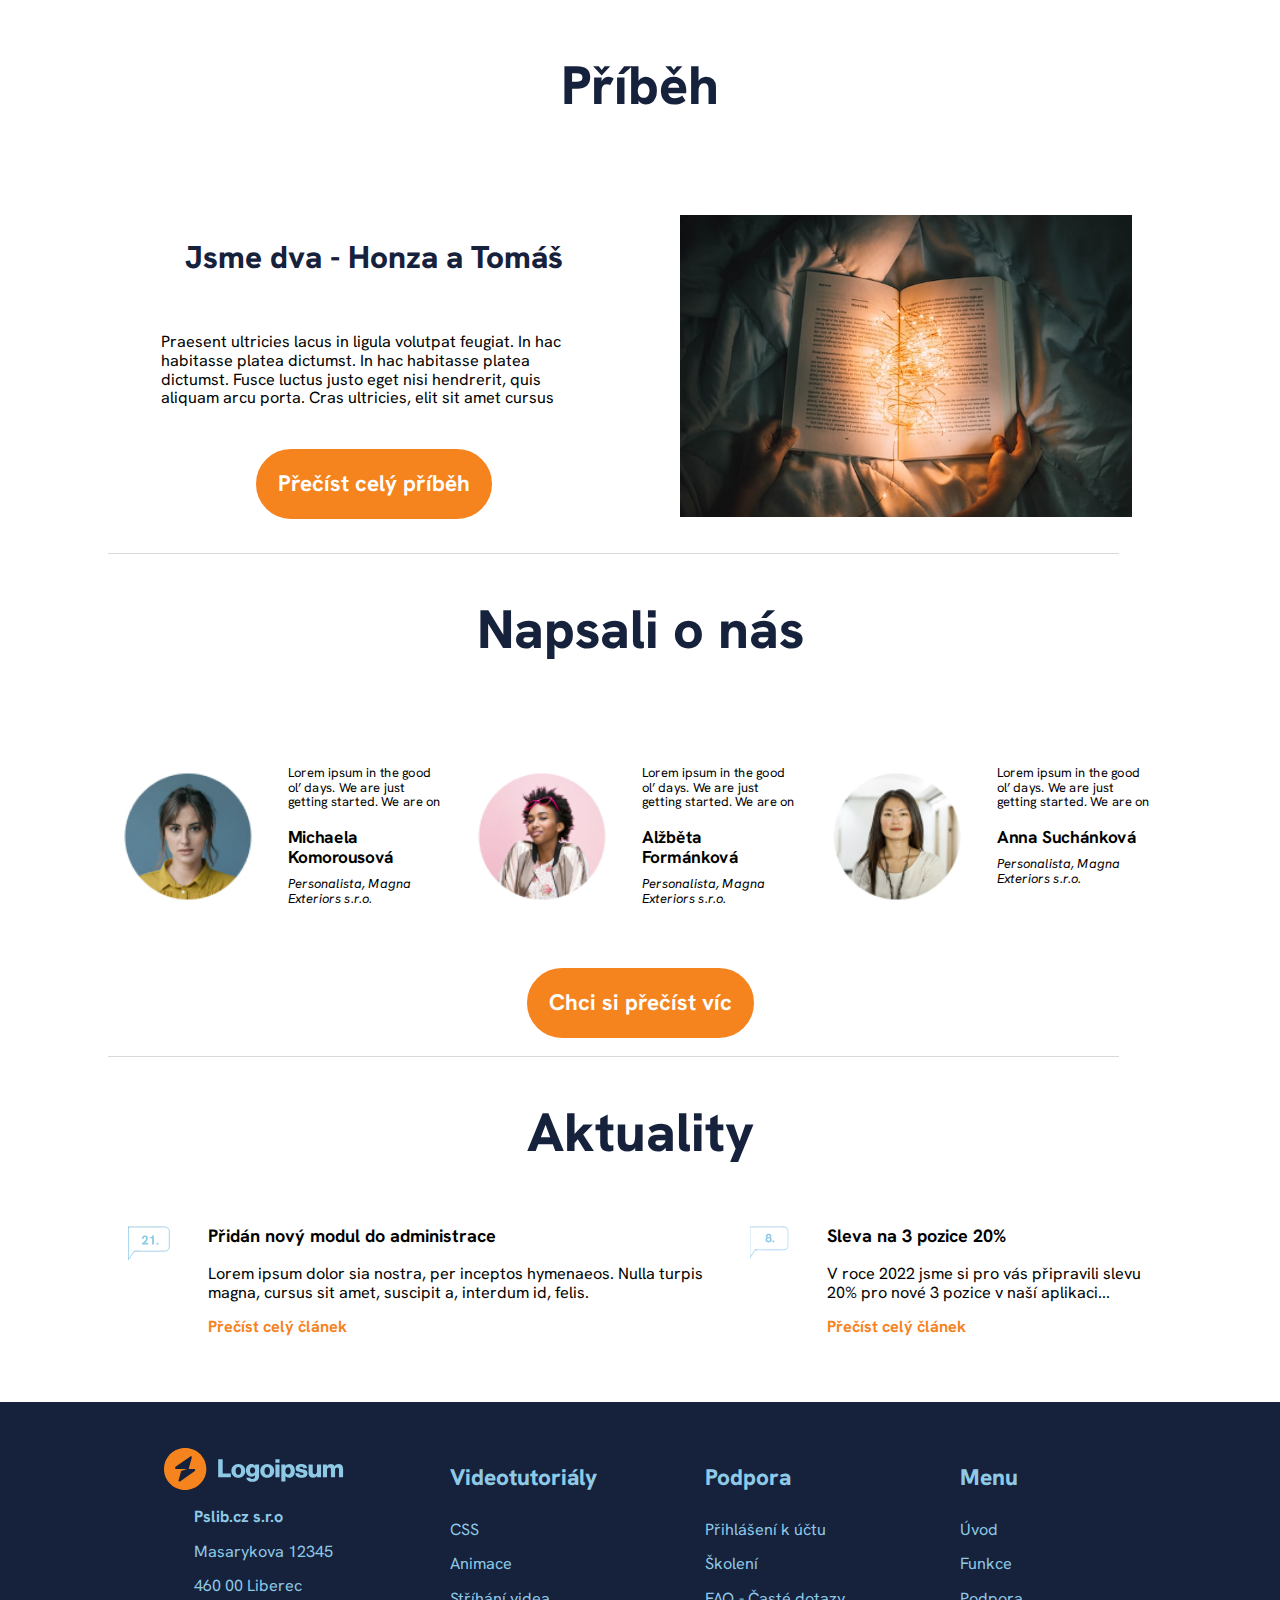
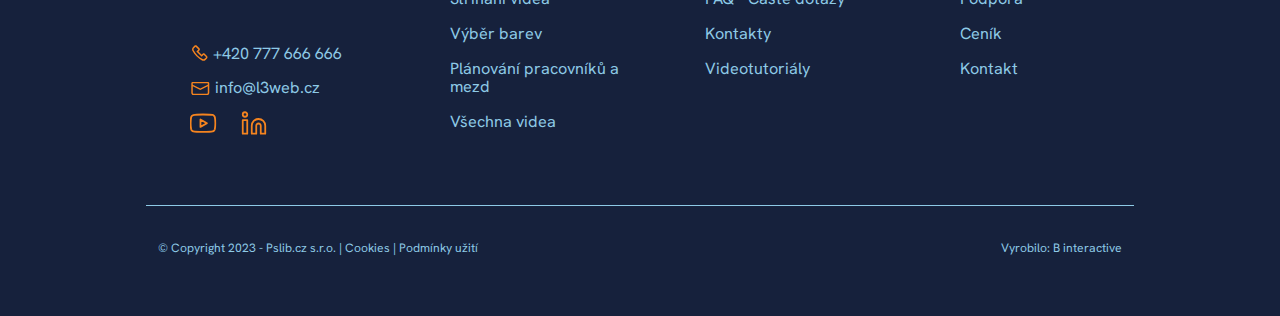
==== commit 91cf85c1: "odkaz hamburger" ====
--- a/index.html
+++ b/index.html
@@ -43,7 +43,7 @@
                         <li class="li--funkce"><a href="funkce.html">Funkce</a></li>
                         <li><a href="">Podpora</a></li>
                         <li><a href="">Ceník</a></li>
-                        <li class="li--kontakt"><a href="">Kontakt</a></li>
+                        <li class="li--kontakt"><a href="kontakt.html">Kontakt</a></li>
                     </ul>
                 </nav>
             </div >
--- a/css/main.css
+++ b/css/main.css
@@ -175,6 +175,7 @@
     display: grid;
     grid-template-columns: 1fr 1fr;
     grid-template-rows: auto;
+    padding-bottom: 0;
 }
 
 .skola .section__header {
@@ -200,7 +201,7 @@
 
 .sponsors {
     display: grid;
-    grid-template-columns: 1fr 55px 1fr ;
+    grid-template-columns: 1fr 20% 1fr ;
     margin: 2em;
 }
 
@@ -373,7 +374,7 @@
     margin-bottom: 0.5em;
 }
 
-.o-nas::before {
+.o-nas::before, .aktuality::before, .skola::after {
     display: block;
     content: "";
     width: 95%;
@@ -382,13 +383,9 @@
     margin: 1em 0;
 }
 
-.aktuality::before {
-    display: block;
-    content: "";
-    width: 95%;
-    height: 1px;
-    background-color: var(--gray);
-    margin: 1em 0;
+.skola::after {
+    grid-column: 1/3;
+    margin-top: 3em;
 }
 
 .aktuality__main__item--first::before {
@@ -771,10 +768,6 @@
 
     .logo--img {
         scale: 1.5;
-    }
-
-    .skola {
-        grid-template-rows: auto;
     }
     
     .skola .section__header {
--- a/css/hamburger.css
+++ b/css/hamburger.css
@@ -50,7 +50,7 @@
     width: 100%;
     position: absolute;
     left: 0;
-    right: -1500px;
+    right: -150000px;
     margin-left: auto;
     margin-right: auto;
     transition: 0.3s;
